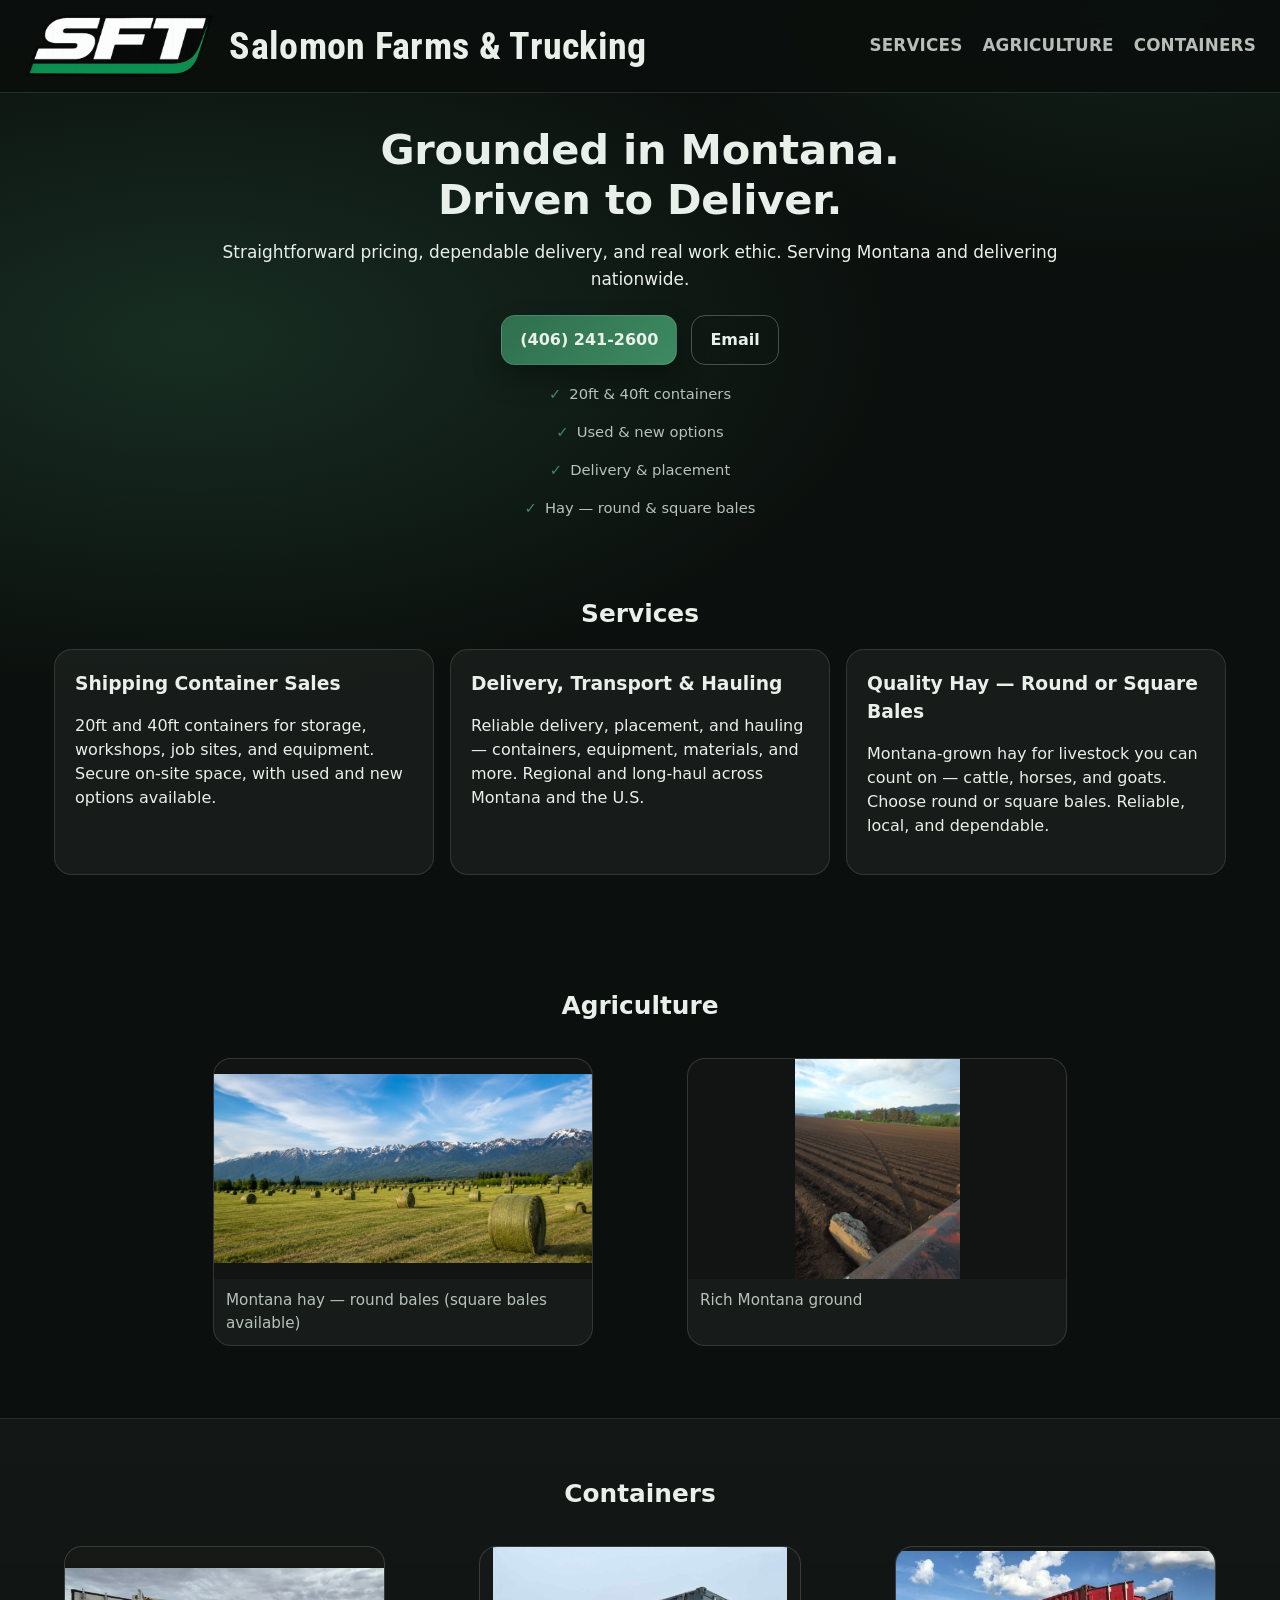
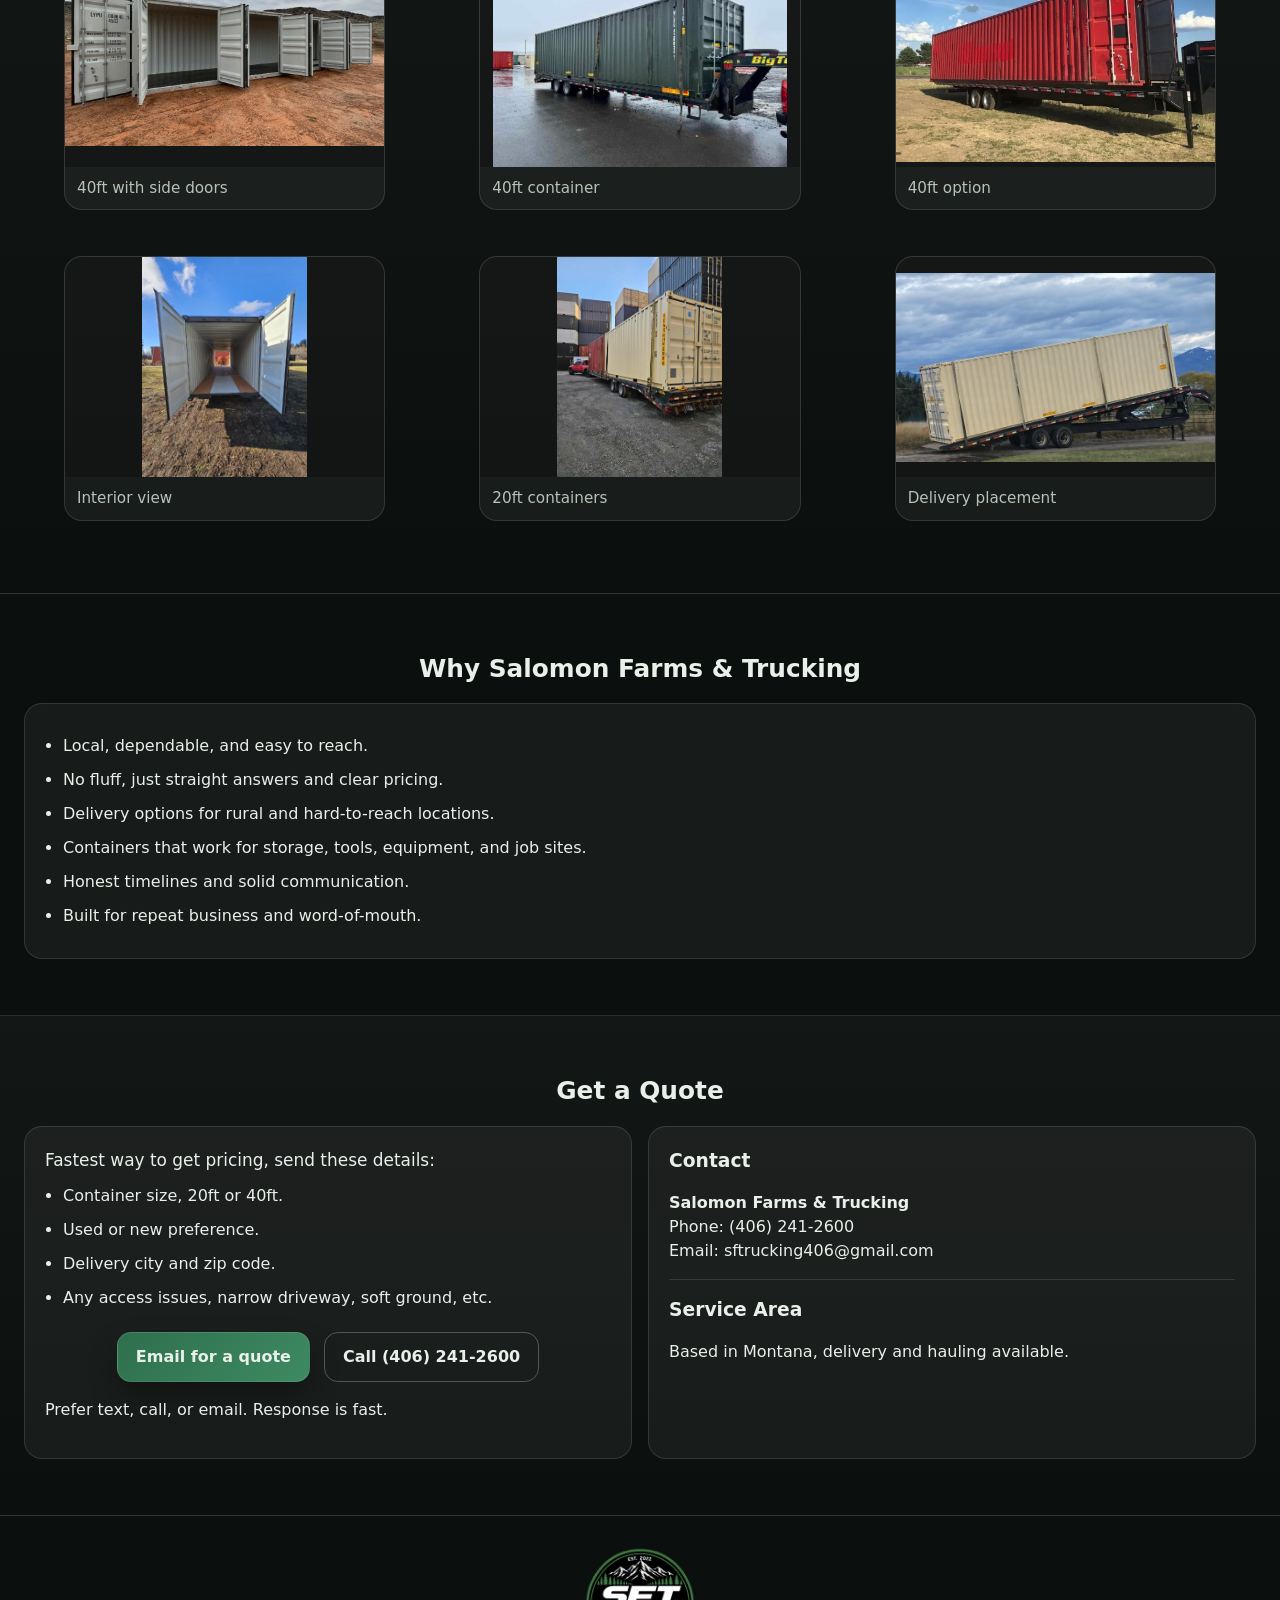
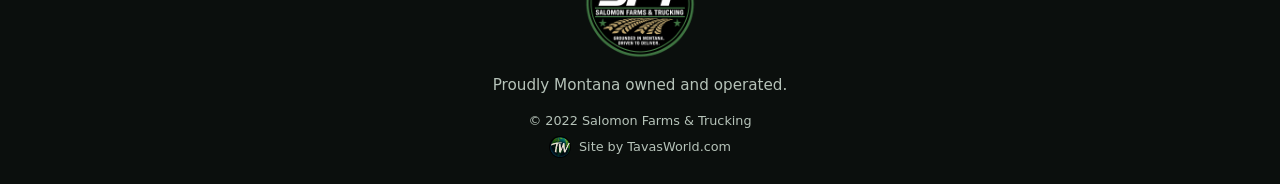
==== index.html @ d27c68f5 "Update index.html" ====
<!doctype html>
<html lang="en">
<head>
  <meta charset="utf-8" />
  <meta name="viewport" content="width=device-width, initial-scale=1" />
  <meta name="description" content="Salomon Farms & Trucking, shipping container sales and delivery, container transport, and Montana-grown hay. Montana and nationwide delivery." />
  <title>Salomon Farms & Trucking | Agriculture & Transport You Can Count On.</title>
  <link rel="stylesheet" href="assets/style.css?v=11" />
  <link href="https://fonts.googleapis.com/css2?family=Roboto+Condensed:wght@600;700&display=swap" rel="stylesheet">
  <link rel="preconnect" href="https://fonts.googleapis.com">
  <link rel="preconnect" href="https://fonts.gstatic.com" crossorigin>
</head>
<body>
<header class="site-header">
  <div class="container header-inner">
    <a class="brand" href="/" aria-label="Salomon Farms & Trucking home">
     <img src="assets/img/sftlogo.png" alt="SFT logo" class="brand-icon">
      <span class="brand-name">Salomon Farms &amp; Trucking</span>
    </a>
    <nav class="nav" aria-label="Primary">
      <a href="#services">Services</a>
      <a href="#hay">Agriculture</a>
      <a href="#containers">Containers</a>
    </nav>
  </div>
</header>

  <main>
    <!-- HERO -->
    <section class="hero" id="top">
      <div class="container hero-inner">
        <div class="hero-copy">
        <h1>Grounded in Montana.<br>Driven to Deliver.</h1>
          <p class="lead">
            Straightforward pricing, dependable delivery, and real work ethic.
            Serving Montana and delivering nationwide.
          </p>
          <div class="cta-row">
            <a class="btn" href="tel:+14062412600">(406) 241-2600</a>
            <a class="btn btn-outline" href="mailto:sftrucking406@gmail.com">Email</a>
          </div>
          <div class="hero-notes">
            <div class="pill">20ft &amp; 40ft containers</div>
            <div class="pill">Used &amp; new options</div>
            <div class="pill">Delivery &amp; placement</div>
            <div class="pill">Hay — round &amp; square bales</div>
          </div>
        </div>
    </section>
    <!-- SERVICES -->
    <section id="services" class="section">
      <div class="container">
        <h2>Services</h2>
        <div class="grid-3">
          <div class="panel">
            <h3>Shipping Container Sales</h3>
            <p>
              20ft and 40ft containers for storage, workshops, job sites, and
              equipment. Secure on-site space, with used and new options available.
            </p>
          </div>
          <div class="panel">
            <h3>Delivery, Transport &amp; Hauling</h3>
            <p>
              Reliable delivery, placement, and hauling — containers, equipment,
              materials, and more. Regional and long-haul across Montana and the U.S.
            </p>
          </div>
          <div class="panel">
            <h3>Quality Hay — Round or Square Bales</h3>
            <p>
              Montana-grown hay for livestock you can count on — cattle, horses, and
              goats. Choose round or square bales. Reliable, local, and dependable.
            </p>
          </div>
        </div>
      </div>
    </section>

    <!-- HAY GALLERY -->
    <section id="hay" class="section">
      <div class="container">
        <h2>Agriculture</h2>
        <div class="gallery">
          <figure class="gallery-item">
            <img src="assets/img/haymountains.png" alt="Montana hay field with round bales and mountains" loading="lazy">
            <figcaption>Montana hay — round bales (square bales available)</figcaption>
          </figure>
          <figure class="gallery-item">
            <img src="assets/img/hayfield.jpeg" alt="Freshly worked Montana soil where hay is grown" loading="lazy">
            <figcaption>Rich Montana ground</figcaption>
          </figure>
        </div>
      </div>
    </section>

    <!-- CONTAINERS GALLERY -->
    <section id="containers" class="section section-alt">
      <div class="container">
        <h2>Containers</h2>
        <div class="gallery">
          <figure class="gallery-item">
            <img src="assets/img/graycontainer5door.jpeg" alt="40ft shipping container with side doors" loading="lazy">
            <figcaption>40ft with side doors</figcaption>
          </figure>
          <figure class="gallery-item">
            <img src="assets/img/40ftcontainer.jpg" alt="40ft shipping container delivery" loading="lazy">
            <figcaption>40ft container</figcaption>
          </figure>
          <figure class="gallery-item">
            <img src="assets/img/40ftredcontainer.jpeg" alt="40ft shipping container option" loading="lazy">
            <figcaption>40ft option</figcaption>
          </figure>
          <figure class="gallery-item">
            <img src="assets/img/opencontainer.jpeg" alt="Interior view of shipping container" loading="lazy">
            <figcaption>Interior view</figcaption>
          </figure>
          <figure class="gallery-item">
            <img src="assets/img/ContainerLot.jpg" alt="Shipping container inventory lot" loading="lazy">
            <figcaption>20ft containers</figcaption>
          </figure>
          <figure class="gallery-item">
            <img src="assets/img/tilted.png" alt="Shipping container delivery placement" loading="lazy">
            <figcaption>Delivery placement</figcaption>
          </figure>
        </div>
      </div>
    </section>

    <!-- WHY -->
    <section class="section">
      <div class="container">
        <h2>Why Salomon Farms &amp; Trucking</h2>
        <div class="panel">
            <ul class="checklist">
            <li>Local, dependable, and easy to reach.</li>
            <li>No fluff, just straight answers and clear pricing.</li>
            <li>Delivery options for rural and hard-to-reach locations.</li>
            <li>Containers that work for storage, tools, equipment, and job sites.</li>
            <li>Honest timelines and solid communication.</li>
            <li>Built for repeat business and word-of-mouth.</li>
         </ul>
          </div>
      </div>
    </section>

    <!-- CONTACT -->
    <section id="contact" class="section section-alt">
      <div class="container">
        <h2>Get a Quote</h2>
     <div class="grid-2">
        <div class="panel">
            <p class="lead">Fastest way to get pricing, send these details:</p>
            <ul class="checklist">
              <li>Container size, 20ft or 40ft.</li>
              <li>Used or new preference.</li>
              <li>Delivery city and zip code.</li>
              <li>Any access issues, narrow driveway, soft ground, etc.</li>
            </ul>
            <div class="contact-buttons cta-row">
              <a class="btn" href="mailto:sftrucking406@gmail.com?subject=Shipping%20Container%20Quote%20Request">Email for a quote</a>
              <a class="btn btn-outline" href="tel:+14062412600">Call (406) 241-2600</a>
            </div>
            <p class="muted small">Prefer text, call, or email. Response is fast.</p>
          </div>
          <div class="panel">
            <h3>Contact</h3>
            <p class="small">
              <strong>Salomon Farms &amp; Trucking</strong>
              <br>
              Phone: <a href="tel:+14062412600">(406) 241-2600</a>
              <br>
              Email: <a href="mailto:sftrucking406@gmail.com">sftrucking406@gmail.com</a>
            </p>
            <div class="divider"></div>
            <h3>Service Area</h3>
            <p>Based in Montana, delivery and hauling available.</p>
          </div>
        </div>
      </div>
    </section>

  </main>

<section class="badge-seal">
  <img
    src="assets/img/TheOneT.png"
    alt="Salomon Farms & Trucking Montana Established 2022"
  />
  <div class="badge-text">
    Proudly Montana owned and operated.
  </div>
  <div class="badge-footer">
    <div>© 2022 Salomon Farms &amp; Trucking</div>
    <div class="muted" style="display:flex; align-items:center; justify-content:center; gap:8px; margin-top:6px;">
      <img src="assets/img/twglobe.png" alt="Tavas World" style="width:22px;height:22px;border-radius:50%;opacity:.9;">
      <a class="muted" href="https://tavasworld.com" target="_blank" rel="noopener">Site by TavasWorld.com</a>
    </div>
  </div>
</section>

<footer class="site-footer" style="display:none;"></footer>

<script>
if (window.location.hash) {
  history.replaceState(null, "", window.location.pathname + window.location.search);
}
</script>
</body>
</html>
---- assets/style.css ----
:root{
  --bg:#0b0f0d;
  --surface:#111815;
  --surface-2:#0f1512;
  --text:#e9efe9;
  --muted:#b6c3b9;
  --line:rgba(255,255,255,.12);
  --accent:#2f6f4e;
  --accent-2:#3d8a62;
  --card:rgba(255,255,255,.06);
  --shadow:0 20px 40px rgba(0,0,0,.35);
  --radius:18px;
  --max:1240px;
  --font: system-ui, -apple-system, Segoe UI, Roboto, Arial, sans-serif;
  --brand-font: "Roboto Condensed","Arial Narrow",Arial,sans-serif;
}

*{box-sizing:border-box}
html,body{margin:0;padding:0}
html, body { width:100%; overflow-x:hidden; }
img, svg { max-width:100%; height:auto; display:block; }

body{
  font-family:var(--font);
  background:
    radial-gradient(1200px 600px at 15% 10%, rgba(61,138,98,.25), transparent 60%),
    radial-gradient(900px 500px at 90% 0%, rgba(47,111,78,.18), transparent 55%),
    var(--bg);
  color:var(--text);
  line-height:1.5;
}

a{color:inherit;text-decoration:none}

.container{
  width:min(var(--max), calc(100% - 48px));
  margin:0 auto;
}

/* ================= HEADER (CLEAN, NO FIGHTING RULES) ================= */
.site-header{
  position:sticky;
  top:0; /* FIXED */
  background:rgba(11,15,13,.90);
  backdrop-filter:blur(12px);
  border-bottom:1px solid var(--line);
  z-index:20;
}

.header-inner{
  display:flex;
  align-items:center;
  justify-content:space-between;
  gap:22px;
  padding:14px 0;
}

/* BRAND */
.brand{
  display:flex;
  align-items:center;
  gap:14px;
  min-width:0;
}

.brand-icon{
  height:64px;
  width:auto;
  flex:0 0 auto;
}

.brand-name{
  font-family:var(--brand-font);
  font-weight:700;
  font-size:2.4rem;      /* brand level */
  letter-spacing:.3px;
  line-height:1.05;
  white-space:nowrap;     /* desktop stays single line */
}

/* NAV */
.nav{
  display:flex;
  align-items:center;
  gap:20px;
  flex-wrap:wrap;
  justify-content:flex-end;
}

.nav a{
  font-family:var(--font);         /* DIFFERENT from brand */
  font-size:1.05rem;
  font-weight:600;
  text-transform:uppercase;        /* reads like navigation */
  letter-spacing:.18px;
  opacity:.78;                     /* visually secondary */
}
.nav a:hover{opacity:1}

/* ================= BUTTONS ================= */
.btn{
  display:inline-flex;
  align-items:center;
  justify-content:center;
  padding:12px 18px;
  border-radius:14px;
  background:linear-gradient(135deg, var(--accent), var(--accent-2));
  font-weight:850;
  border:1px solid rgba(255,255,255,.10);
  box-shadow:0 14px 28px rgba(0,0,0,.30);
}
.btn:hover{filter:brightness(1.05)}

.btn-outline{
  background:transparent;
  border:1px solid rgba(255,255,255,.25);
  box-shadow:none;
}

.btn-small{
  padding:11px 18px;
  font-size:1.02rem;
  border-radius:14px;
}

.btn-block{width:100%}

/* ================= HERO ================= */
.hero{padding:32px 0 16px}

.hero-inner{
  display:flex;
  justify-content:center;
  align-items:center;
}

.hero-copy{
  max-width:880px;
  width:100%;
  text-align:center;
}

h1{
  font-size:clamp(1.8rem, 3.5vw, 2.6rem);
  margin:0 0 14px 0;
  letter-spacing:-.25px;
  line-height:1.2;
  word-wrap:break-word;
}

.lead{
font-size:1.06rem;
color:var(--text);
max-width:none;
margin:0 0 8px;
line-height:1.6;
}

.cta-row{
  display:flex;
  gap:14px;
  flex-wrap:wrap;
  margin:22px 0 14px;
  justify-content:center;
}

.hero-notes{
  display:flex;
  flex-direction:column;
  gap:8px;
  margin-top:14px;
  align-items:center;
}

.pill{
  padding:4px 0;
  font-size:.92rem;
  color:var(--muted);
  display:flex;
  align-items:center;
  gap:8px;
}

.pill::before{
  content:"✓";
  color:var(--accent-2);
  font-weight:700;
}
/* ================= SECTIONS ================= */
.section{padding:56px 0}
.section-alt{
  background:linear-gradient(180deg, rgba(255,255,255,.03), rgba(255,255,255,0));
  border-top:1px solid var(--line);
  border-bottom:1px solid var(--line);
}

h2{
  font-size:1.55rem;
  margin:0 0 16px;
  text-align:center;
}
h3{margin:0 0 10px}

.grid-3{
  display:flex;
  flex-wrap:wrap;
  justify-content:center;
  gap:16px;
}
.grid-3 > .panel{
  flex:1 1 300px;
  max-width:380px;
}

.grid-2{
  display:grid;
  grid-template-columns:repeat(2,1fr);
  gap:16px;
}

.panel{
  background:rgba(255,255,255,.05);
  border:1px solid rgba(255,255,255,.12);
  border-radius:var(--radius);
  padding:20px;
}

.checklist{
margin:0;
padding-left:18px;
color:var(--text);
}
.checklist li{margin:10px 0}
/* WHY GRID */
.why-grid{
display:grid;
grid-template-columns:repeat(3,1fr);
gap:20px;
margin-top:8px;
}
.why-item{
display:flex;
align-items:flex-start;
gap:12px;
background:rgba(255,255,255,.05);
border:1px solid rgba(255,255,255,.12);
border-radius:14px;
padding:18px 20px;
font-size:1rem;
color:var(--text);
line-height:1.5;
}
.why-icon{font-size:1.4rem;flex:0 0 auto;margin-top:1px;}
@media(max-width:900px){.why-grid{grid-template-columns:1fr;}}

.divider{
  height:1px;
  background:var(--line);
  margin:16px 0;
}

/* ================= GALLERY ================= */
.gallery{
  display:flex;
  flex-wrap:wrap;
  justify-content:center;
  gap:14px;
  margin-top:18px;
}
.gallery > .gallery-item{
  flex:1 1 300px;
  max-width:380px;
}

.gallery-item{
  border-radius:var(--radius);
  overflow:hidden;
  background:rgba(255,255,255,.05);
  border:1px solid rgba(255,255,255,.12);
}

/* shows MORE of each photo (less “cropped”) */
.gallery-item img{
  width:100%;
  height:220px;
  object-fit:contain;          /* KEY CHANGE from cover */
  background:rgba(0,0,0,.25);  /* fills letterbox cleanly */
}

.gallery-item figcaption{
  padding:10px 12px;
  font-size:.95rem;
  color:var(--muted);
}

/* ================= FOOTER ================= */
.site-footer{
  padding:26px 0;
  border-top:1px solid var(--line);
}

.footer-inner{
  display:flex;
  justify-content:space-between;
  flex-wrap:wrap;
  gap:14px;
  color:var(--muted);
}

@media (max-width: 720px){
  .footer-inner{
    flex-direction:column;
    align-items:center;
    text-align:center;
    gap:10px;
  }
}

/* ================= RESPONSIVE ================= */
@media (max-width: 900px){
.hero-inner{grid-template-columns:1fr}
.grid-2{grid-template-columns:1fr}
.hero-copy{text-align:center;align-items:center;margin:0 auto;}
  /* MOBILE HEADER: STACK IT, MAKE BRAND DOMINANT */
.header-inner{
flex-direction:column;
align-items:center;
gap:10px;
padding:16px 0;
}
  .brand-name{
    font-size:2.05rem;      /* BIGGER than menu */
    white-space:normal;     /* allow wrap instead of cutoff */
  }
  .brand-icon{
    height:54px;
  }
 .nav{
width:100%;
justify-content:center;
gap:18px;
padding-top:2px;
}
  .nav a{
    font-size:1.02rem;      /* smaller than brand */
    opacity:.72;
  }
}

@media (max-width: 720px){
  .container{ width:min(var(--max), calc(100% - 28px)); }

  /* give “black space” above on phones */
  .site-header{
    padding-top:max(10px, env(safe-area-inset-top));
    padding-bottom:8px;
  }
}

/* ================= BADGE SEAL (BOTTOM CENTER) ================= */
.badge-seal {
  display: flex;
  flex-direction: column;
  align-items: center;
  justify-content: center;
  padding: 28px 0 26px;
  margin: 0;
}

.badge-seal img {
  width: 120px;
  max-width: 120px;
  height: auto;
  display: block;
}

@media (min-width: 900px) {
  .badge-seal img {
    width: 120px;
    max-width: 120px;
  }
}

.badge-text {
  margin-top: 10px;
  font-size: 0.95rem;
  color: var(--muted);
  text-align: center;
}

.badge-footer {
  margin-top: 14px;
  text-align: center;
  color: var(--muted);
  font-size: 0.80rem;
}
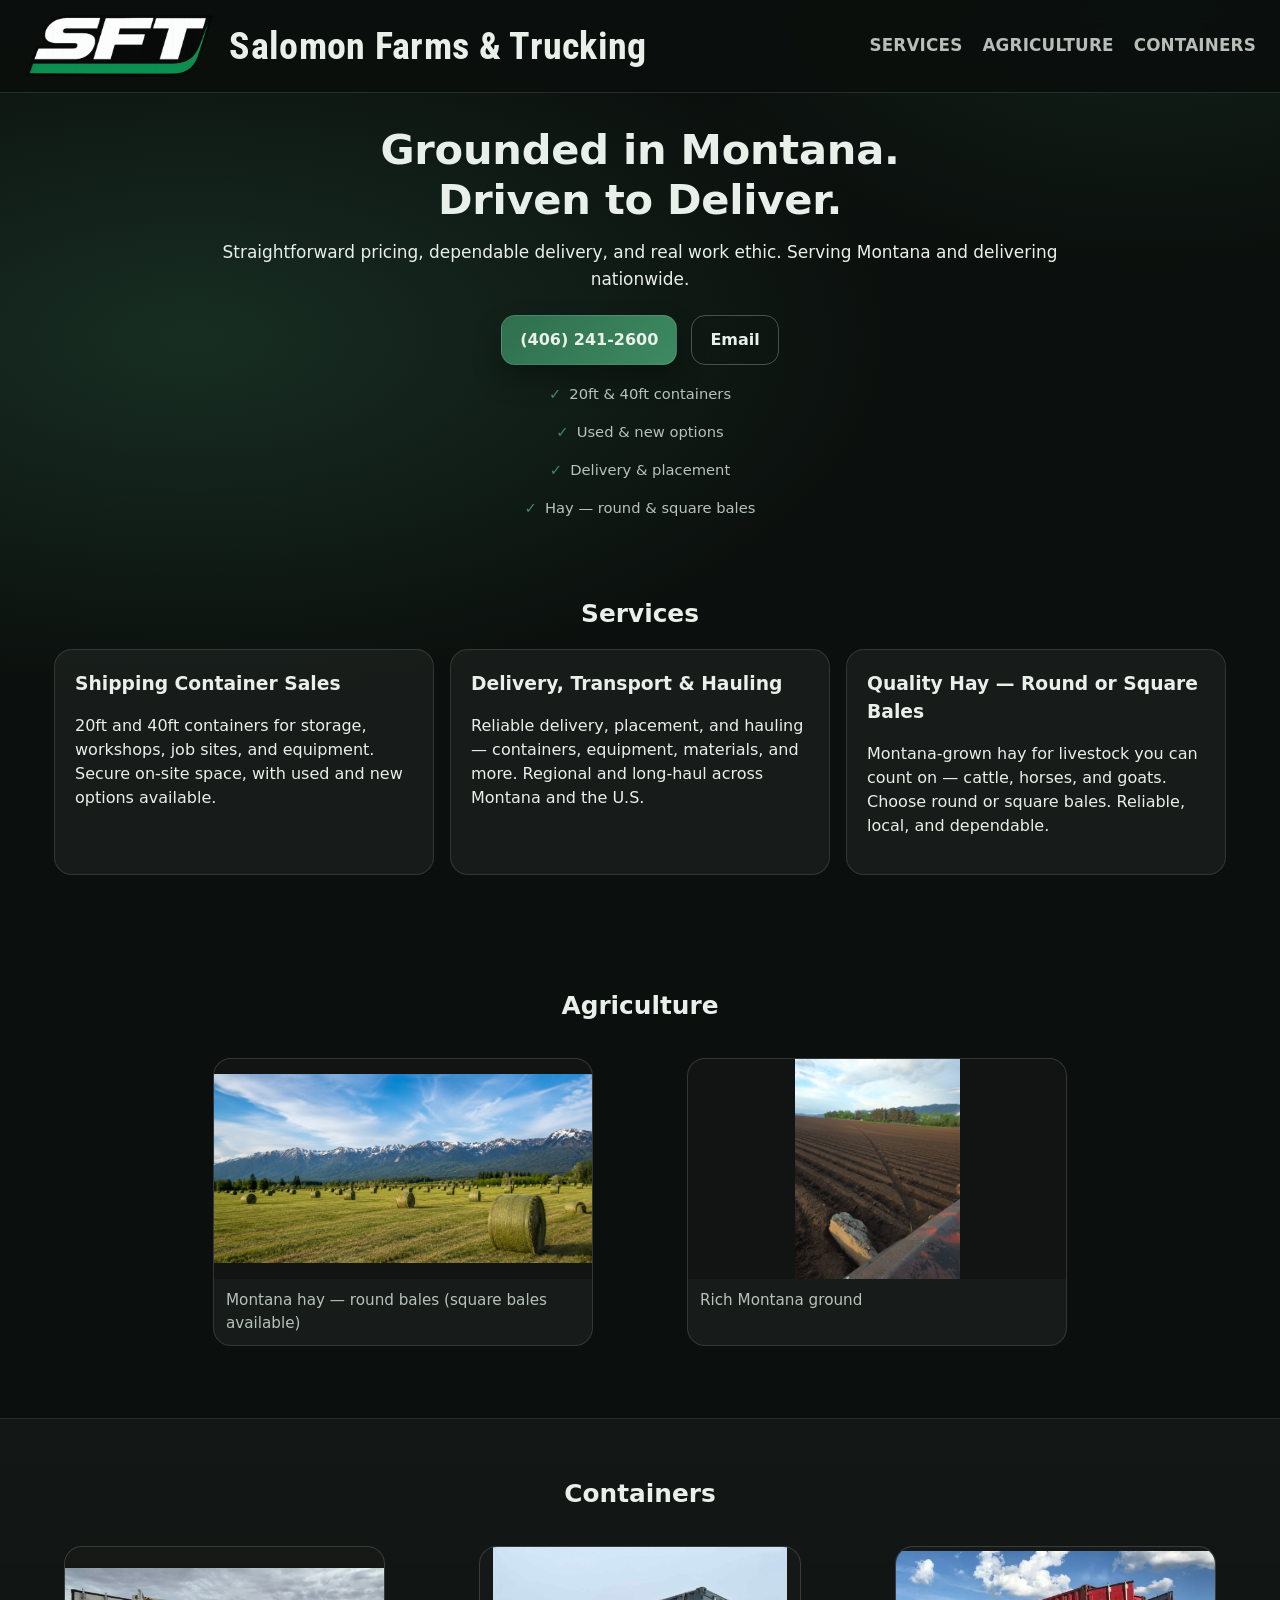
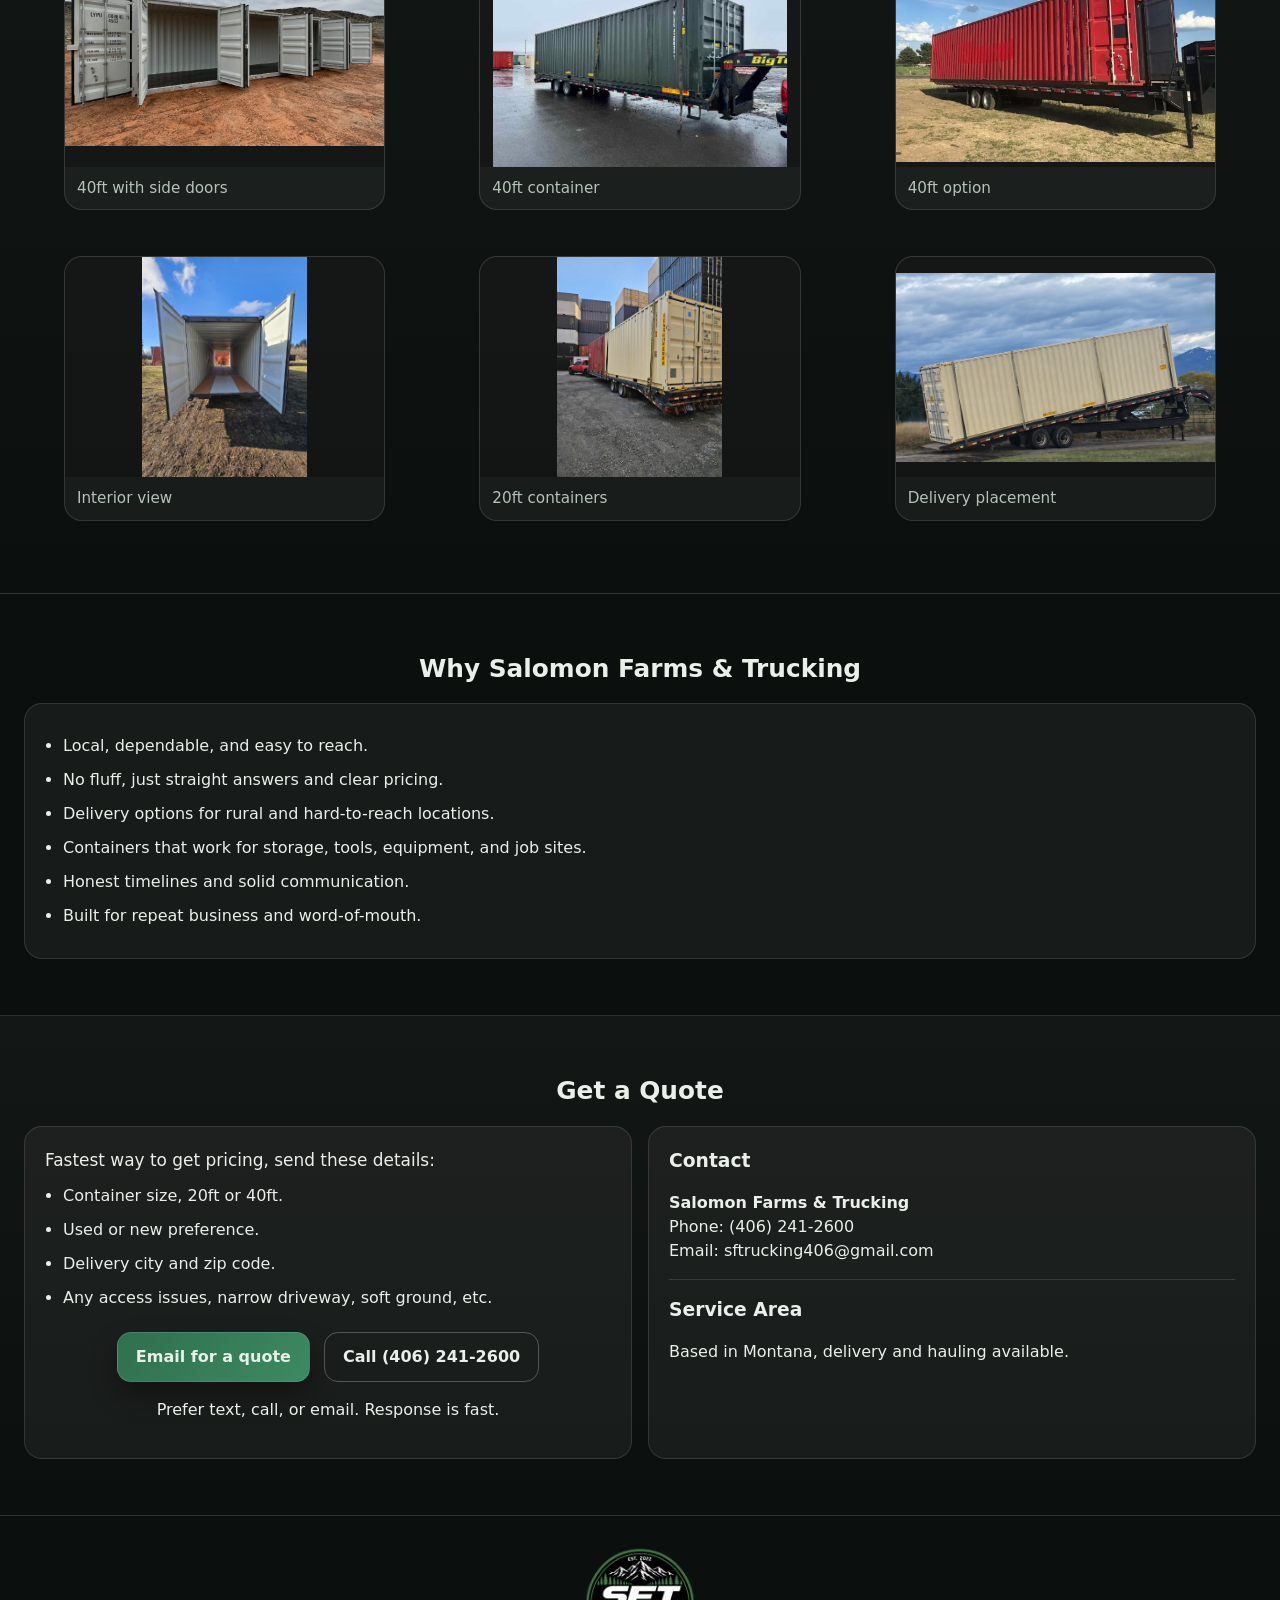
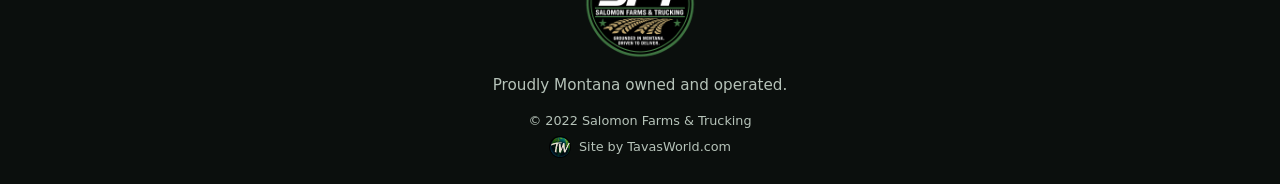
==== commit d802c382: "Update index.html" ====
--- a/index.html
+++ b/index.html
@@ -131,7 +131,7 @@
     <section class="section">
       <div class="container">
         <h2>Why Salomon Farms &amp; Trucking</h2>
-        <div class="panel">
+        <div class="panel why-panel">
             <ul class="checklist">
             <li>Local, dependable, and easy to reach.</li>
             <li>No fluff, just straight answers and clear pricing.</li>
--- a/assets/style.css
+++ b/assets/style.css
@@ -217,6 +217,13 @@
   grid-template-columns:repeat(2,1fr);
   gap:16px;
 }
+.section:not(.section-alt) .grid-2{
+  display:block;
+}
+.section:not(.section-alt) .grid-2 .panel{
+  max-width:680px;
+  margin:0 auto;
+}
 
 .panel{
   background:rgba(255,255,255,.05);
@@ -231,6 +238,7 @@
 color:var(--text);
 }
 .checklist li{margin:10px 0}
+.muted.small{text-align:center;}
 /* WHY GRID */
 .why-grid{
 display:grid;
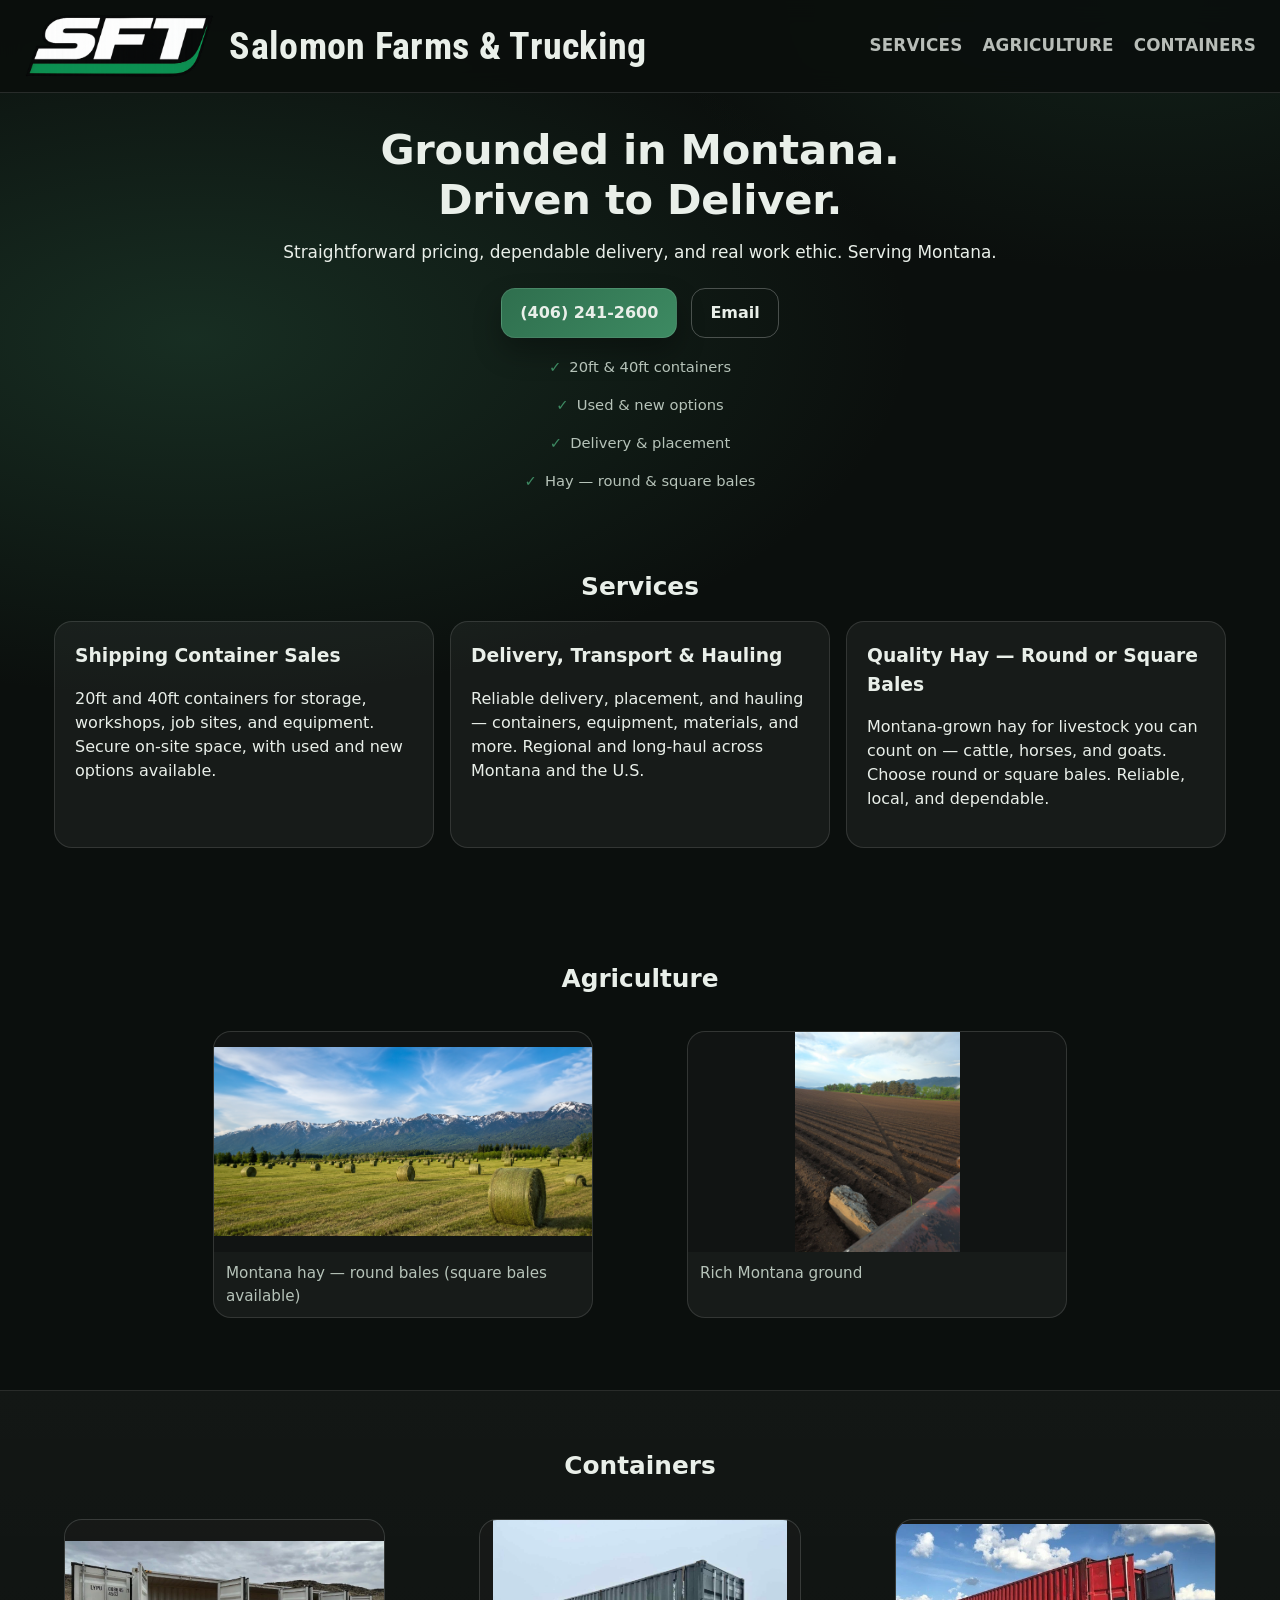
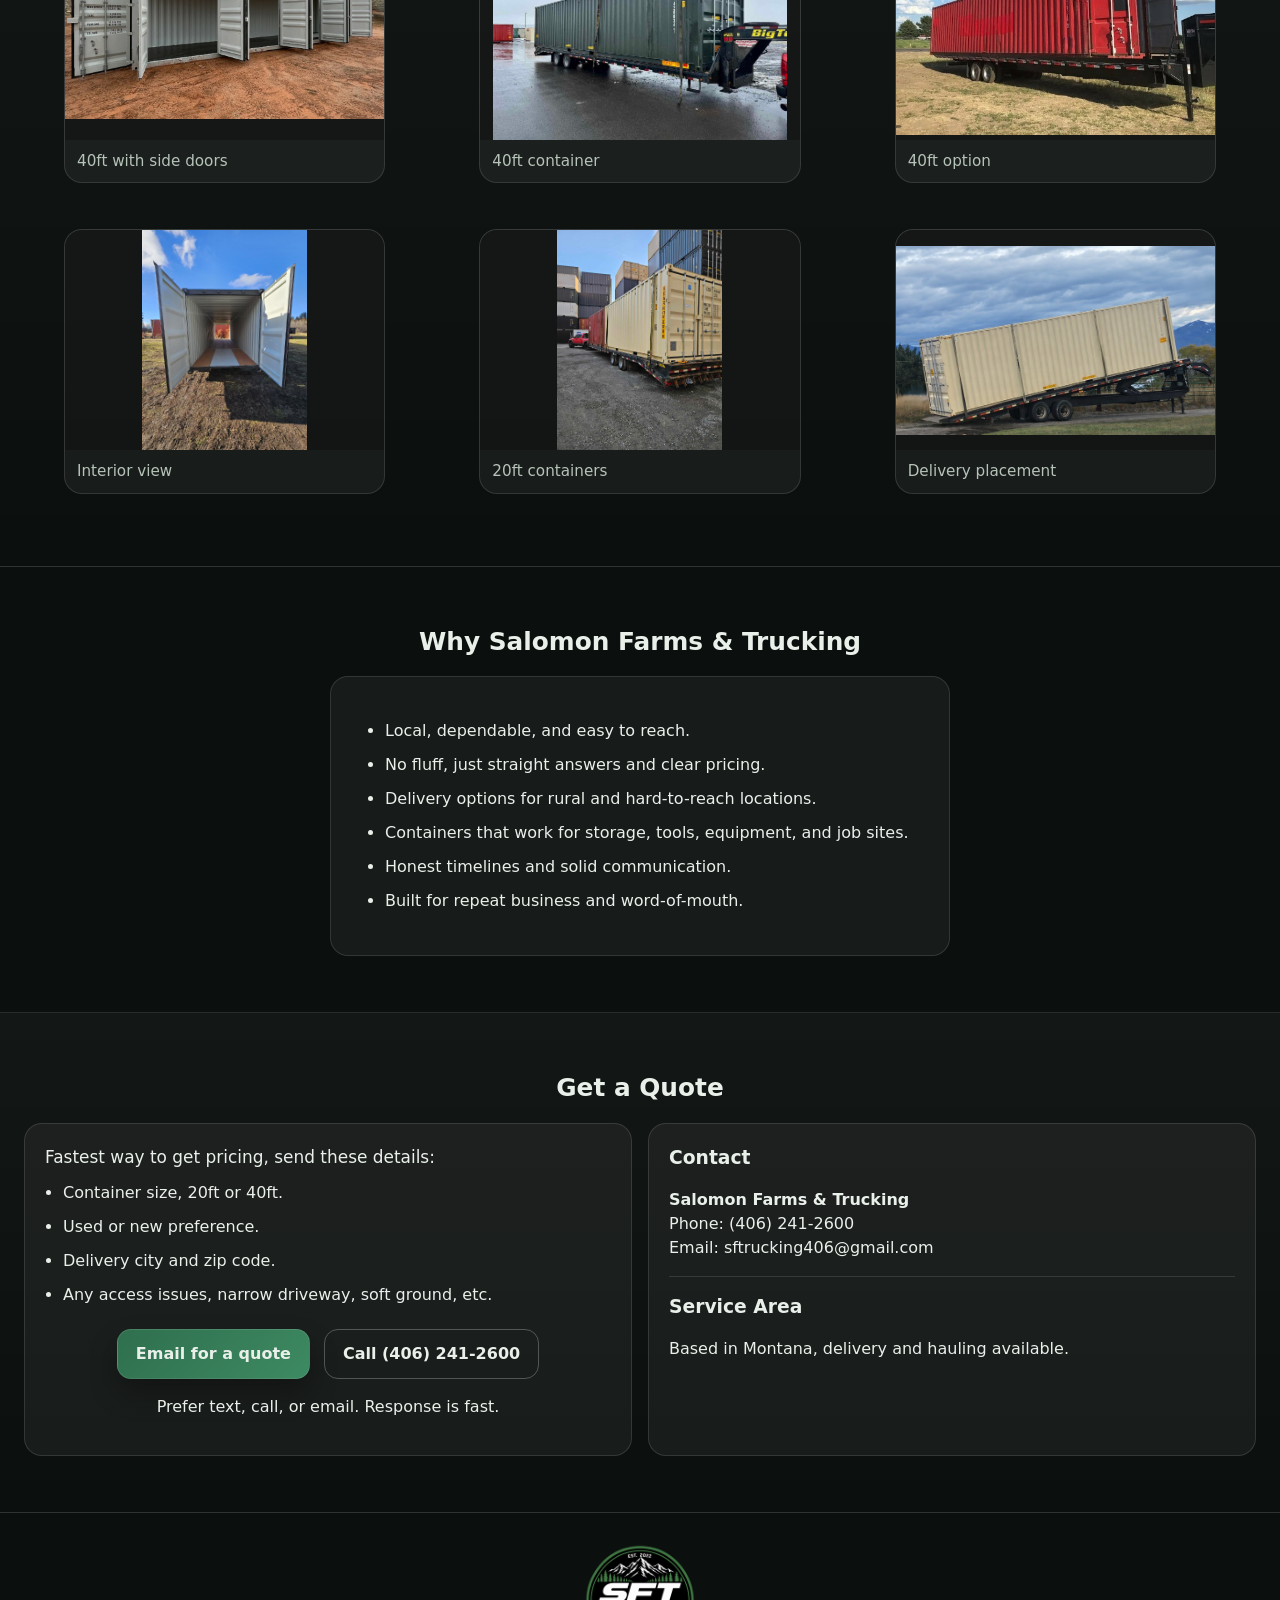
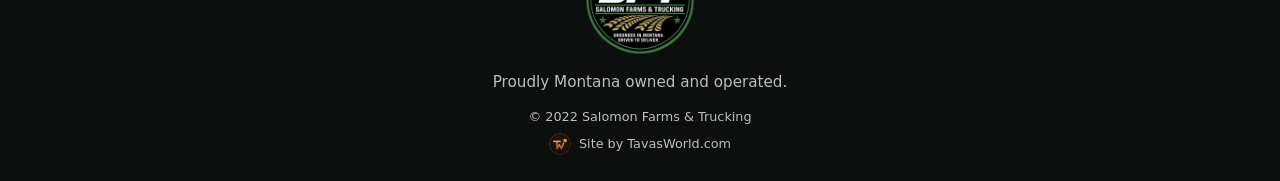
==== commit 2c6c3946: "Service area: Montana only (Sara, Nov 1) Co-Authored-By: Claude Opus 5.5 <noreply@anthropic.com> Cla" ====
--- a/index.html
+++ b/index.html
@@ -3,7 +3,7 @@
 <head>
   <meta charset="utf-8" />
   <meta name="viewport" content="width=device-width, initial-scale=1" />
-  <meta name="description" content="Salomon Farms & Trucking, shipping container sales and delivery, container transport, and Montana-grown hay. Montana and nationwide delivery." />
+  <meta name="description" content="Salomon Farms & Trucking, shipping container sales and delivery, container transport, and Montana-grown hay. Serving Montana." />
   <title>Salomon Farms & Trucking | Agriculture & Transport You Can Count On.</title>
   <link rel="stylesheet" href="assets/style.css?v=11" />
   <link href="https://fonts.googleapis.com/css2?family=Roboto+Condensed:wght@600;700&display=swap" rel="stylesheet">
@@ -33,7 +33,7 @@
         <h1>Grounded in Montana.<br>Driven to Deliver.</h1>
           <p class="lead">
             Straightforward pricing, dependable delivery, and real work ethic.
-            Serving Montana and delivering nationwide.
+            Serving Montana.
           </p>
           <div class="cta-row">
             <a class="btn" href="tel:+14062412600">(406) 241-2600</a>
--- a/assets/style.css
+++ b/assets/style.css
@@ -221,7 +221,7 @@
   display:block;
 }
 .section:not(.section-alt) .grid-2 .panel{
-  max-width:680px;
+  max-width:620px;
   margin:0 auto;
 }
 
@@ -402,3 +402,21 @@
   color: var(--muted);
   font-size: 0.80rem;
 }
+/* WHY SECTION FIX */
+.why-panel {
+  max-width: 620px;
+  margin: 0 auto;
+  padding: 32px 36px;
+}
+
+.why-panel .checklist {
+  max-width: 620px;
+  margin: 0 auto;
+}
+
+@media (max-width: 720px) {
+  .why-panel {
+    max-width: 100%;
+    padding: 24px 20px;
+  }
+}
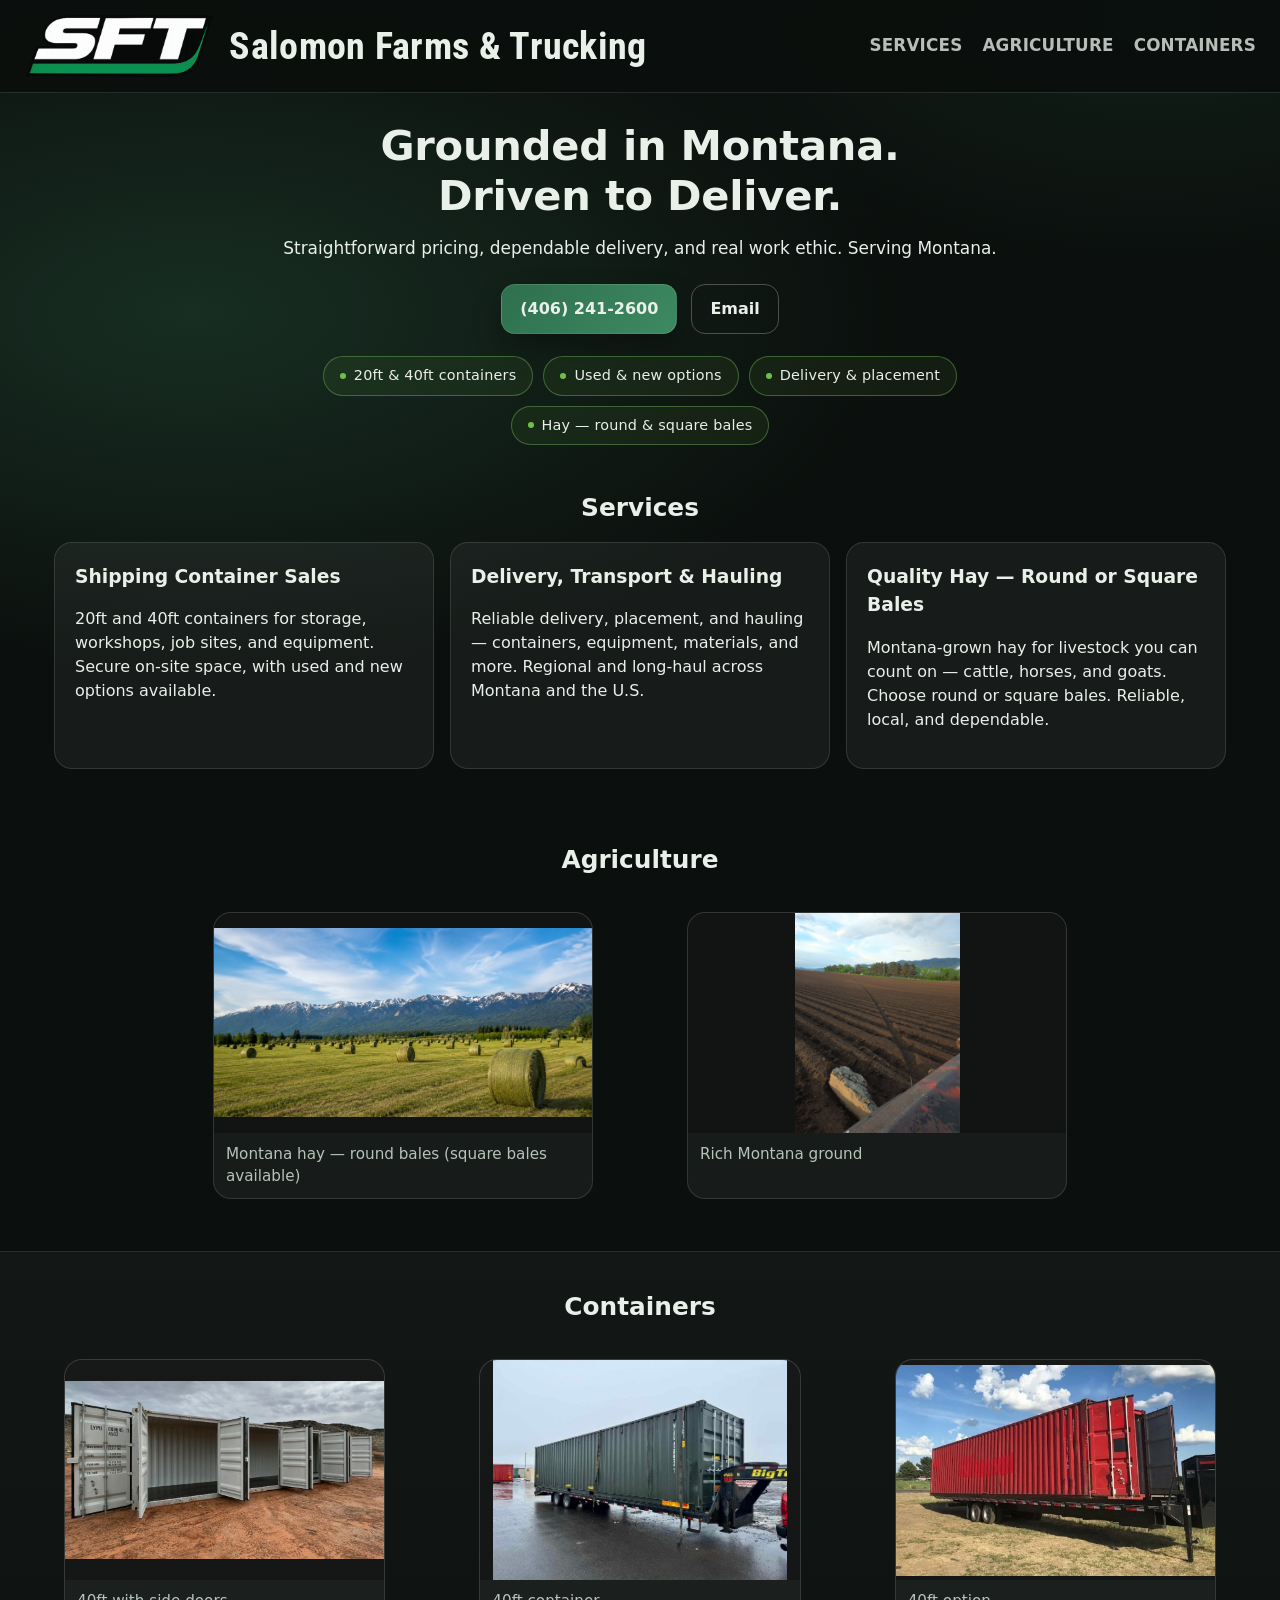
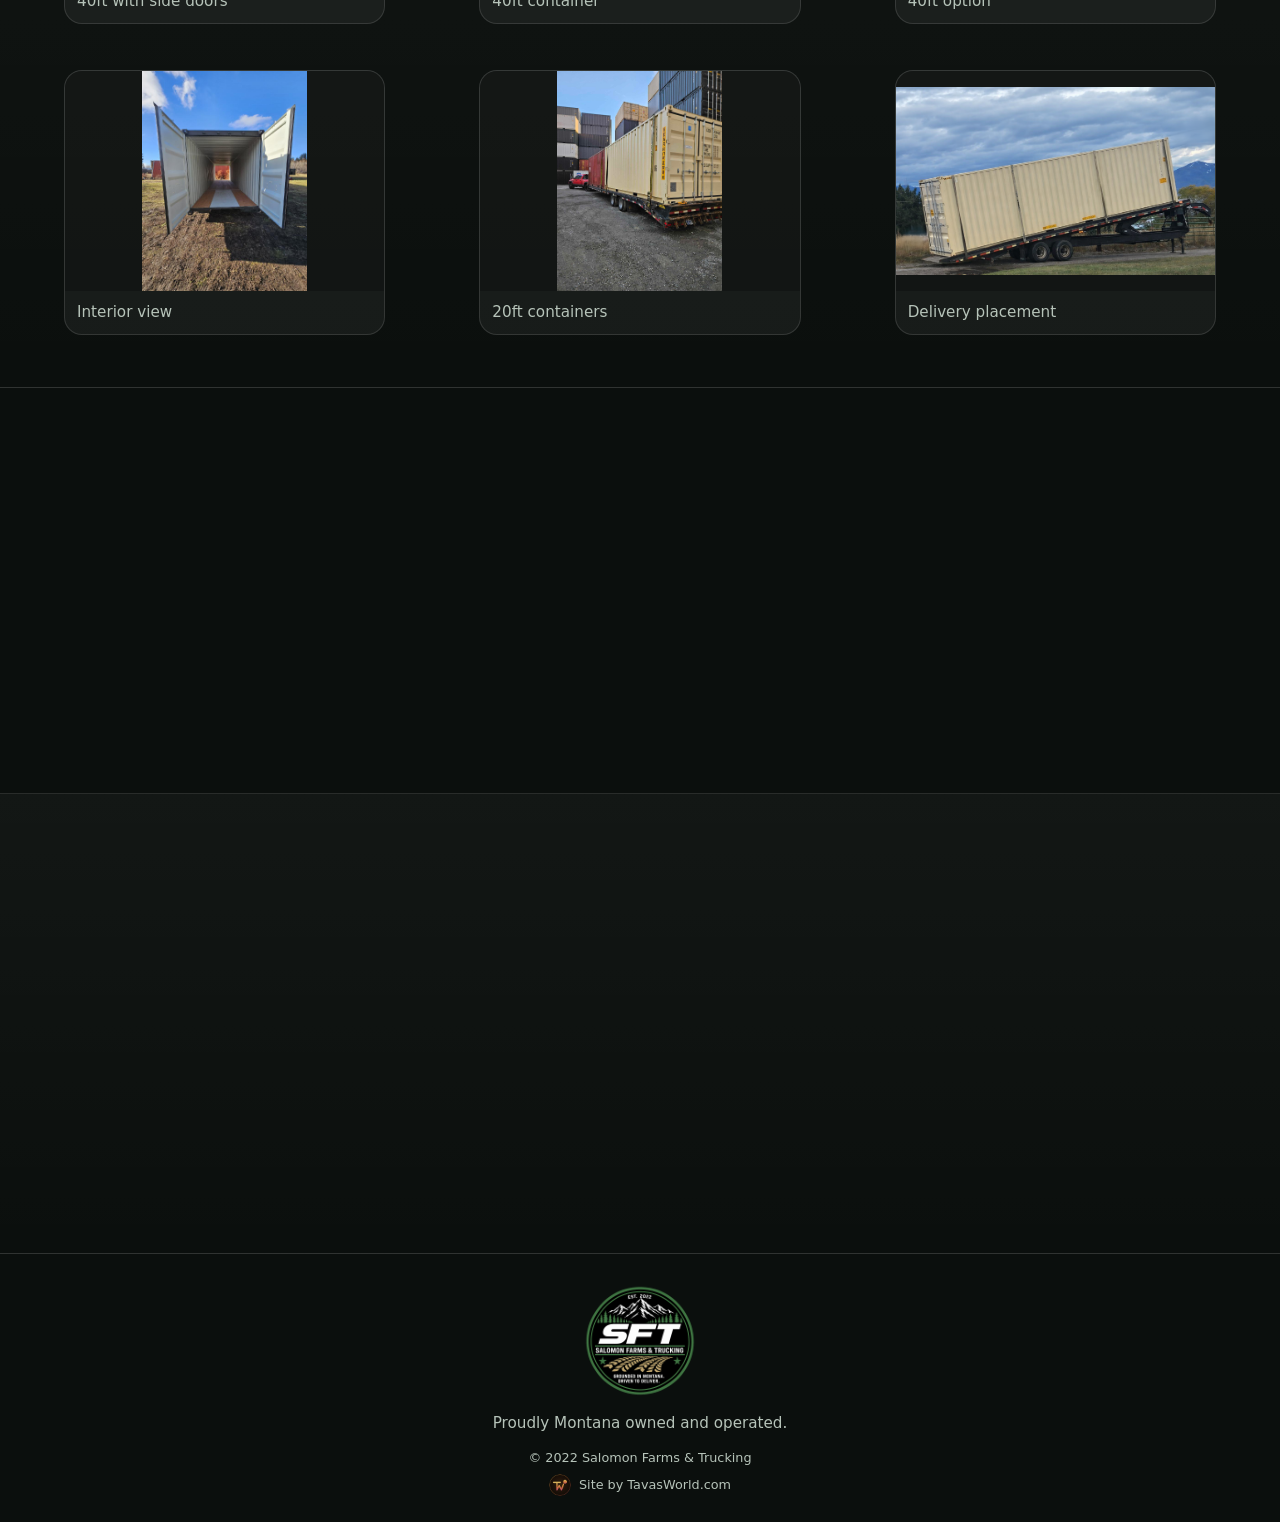
==== commit 6eac33c8: "Hero badge, tab icon, motion" ====
--- a/index.html
+++ b/index.html
@@ -5,10 +5,12 @@
   <meta name="viewport" content="width=device-width, initial-scale=1" />
   <meta name="description" content="Salomon Farms & Trucking, shipping container sales and delivery, container transport, and Montana-grown hay. Serving Montana." />
   <title>Salomon Farms & Trucking | Agriculture & Transport You Can Count On.</title>
-  <link rel="stylesheet" href="assets/style.css?v=11" />
+  <link rel="stylesheet" href="assets/style.css?v=12" />
   <link href="https://fonts.googleapis.com/css2?family=Roboto+Condensed:wght@600;700&display=swap" rel="stylesheet">
   <link rel="preconnect" href="https://fonts.googleapis.com">
   <link rel="preconnect" href="https://fonts.gstatic.com" crossorigin>
+  <link rel="icon" type="image/png" sizes="192x192" href="assets/img/sft-icon-192.png" />
+  <link rel="apple-touch-icon" href="assets/img/sft-icon-512.png" />
 </head>
 <body>
 <header class="site-header">
@@ -206,5 +208,16 @@
   history.replaceState(null, "", window.location.pathname + window.location.search);
 }
 </script>
+<script>
+  /* gentle fade-up as sections scroll into view */
+  (function () {
+    var els = document.querySelectorAll(".section h2, .panel, .gallery-item, .why-item");
+    if (!("IntersectionObserver" in window)) return;
+    var io = new IntersectionObserver(function (entries) {
+      entries.forEach(function (e) { if (e.isIntersecting) { e.target.classList.add("in"); io.unobserve(e.target); } });
+    }, { threshold: 0.12 });
+    els.forEach(function (el) { el.classList.add("reveal"); io.observe(el); });
+  })();
+</script>
 </body>
 </html>
--- a/assets/style.css
+++ b/assets/style.css
@@ -420,3 +420,54 @@
     padding: 24px 20px;
   }
 }
+
+/* ===== 2026 REFRESH: badge, tags, tighter spacing, gentle motion ===== */
+.hero{padding:28px 0 8px}
+.hero-badge{
+  width:150px;
+  height:150px;
+  margin:0 auto 18px;
+  border-radius:50%;
+  box-shadow:0 18px 40px rgba(0,0,0,.45);
+  animation:badgeIn .9s cubic-bezier(.2,.8,.2,1) both;
+}
+@keyframes badgeIn{
+  from{opacity:0;transform:scale(.85) translateY(10px)}
+  to{opacity:1;transform:none}
+}
+.hero-notes{
+  flex-direction:row;
+  flex-wrap:wrap;
+  justify-content:center;
+  gap:10px;
+  margin:22px auto 0;
+}
+.pill{
+  padding:8px 16px;
+  border:1px solid rgba(110,180,90,.45);
+  border-radius:999px;
+  background:rgba(78,122,46,.14);
+  color:var(--text);
+  font-size:.9rem;
+  letter-spacing:.2px;
+}
+.pill::before{
+  content:"";
+  width:6px;
+  height:6px;
+  border-radius:50%;
+  background:#6fbf4a;
+  display:inline-block;
+}
+.section{padding:36px 0}
+.reveal{opacity:0;transform:translateY(18px);transition:opacity .7s ease,transform .7s ease}
+.reveal.in{opacity:1;transform:none}
+@media (max-width:720px){
+  .hero-badge{width:120px;height:120px}
+  .section{padding:28px 0}
+  .pill{padding:7px 12px;font-size:.82rem}
+}
+@media (prefers-reduced-motion:reduce){
+  .hero-badge{animation:none}
+  .reveal{opacity:1;transform:none;transition:none}
+}
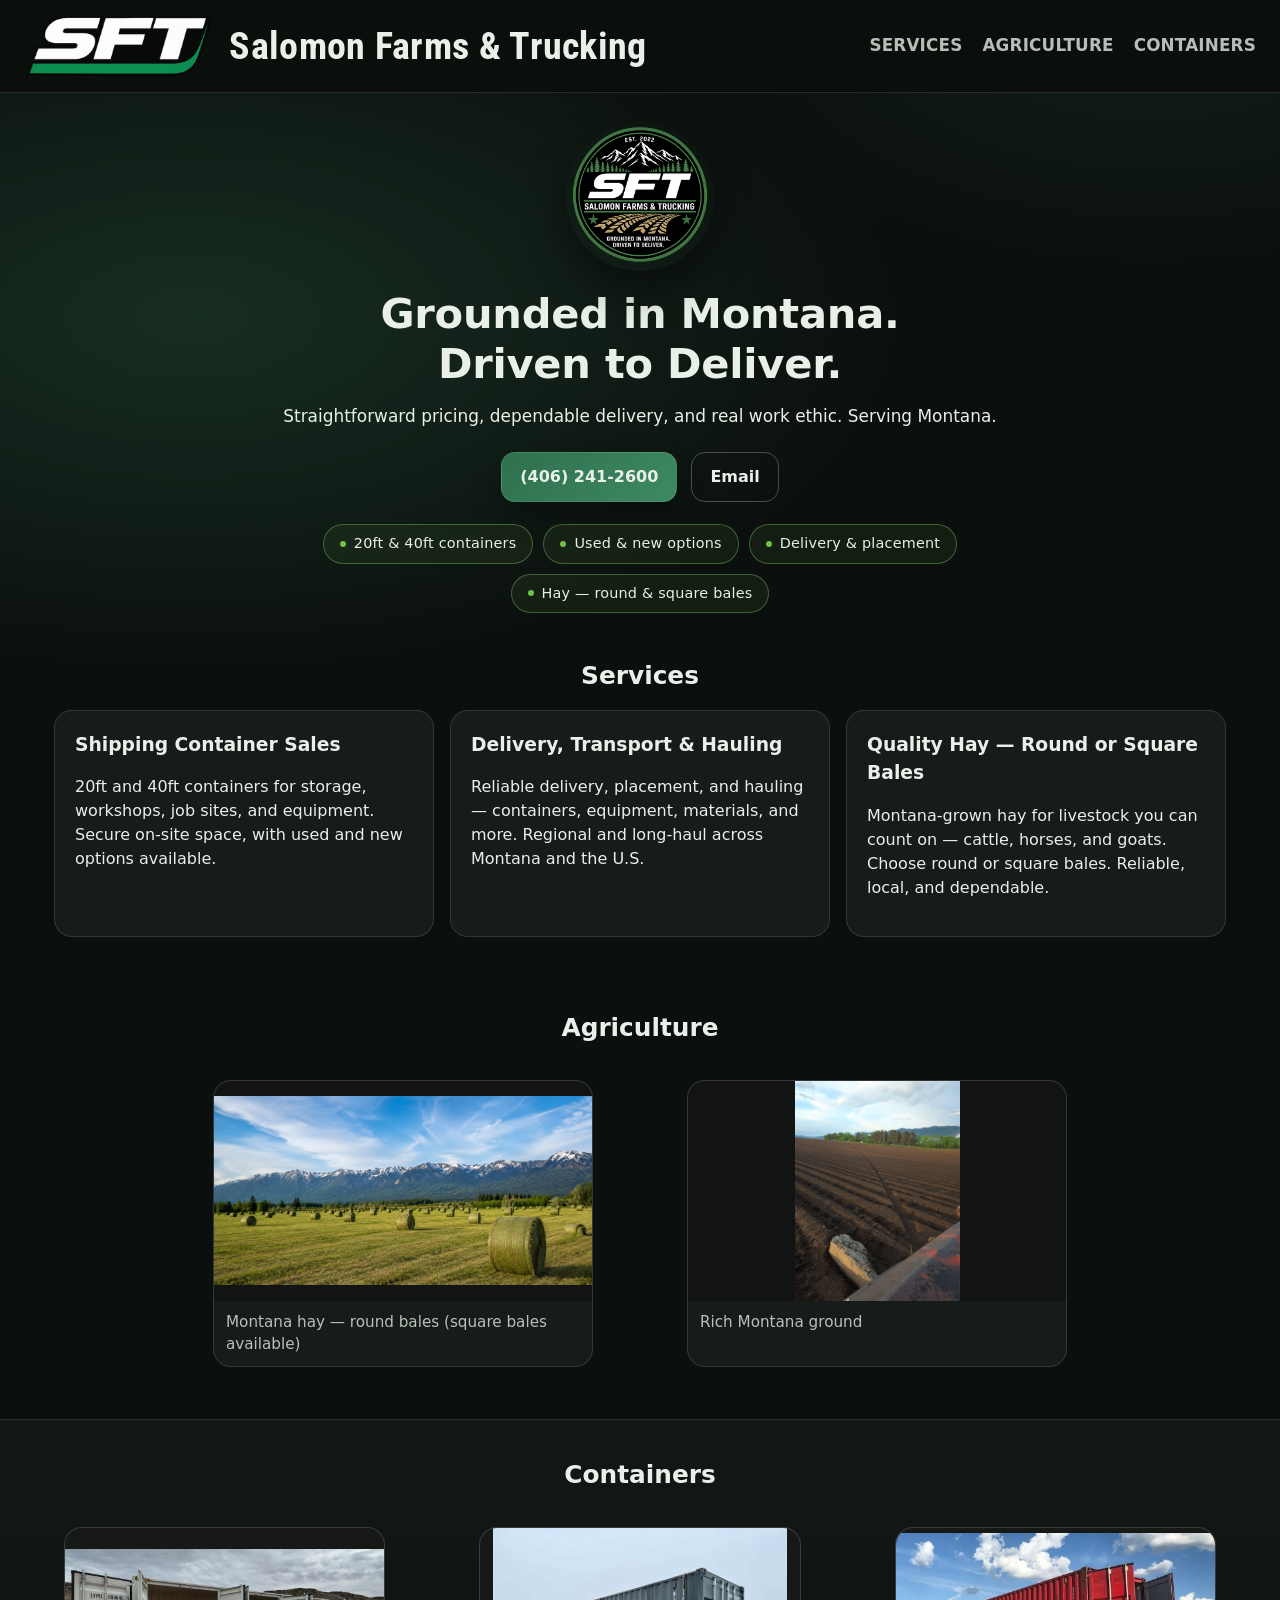
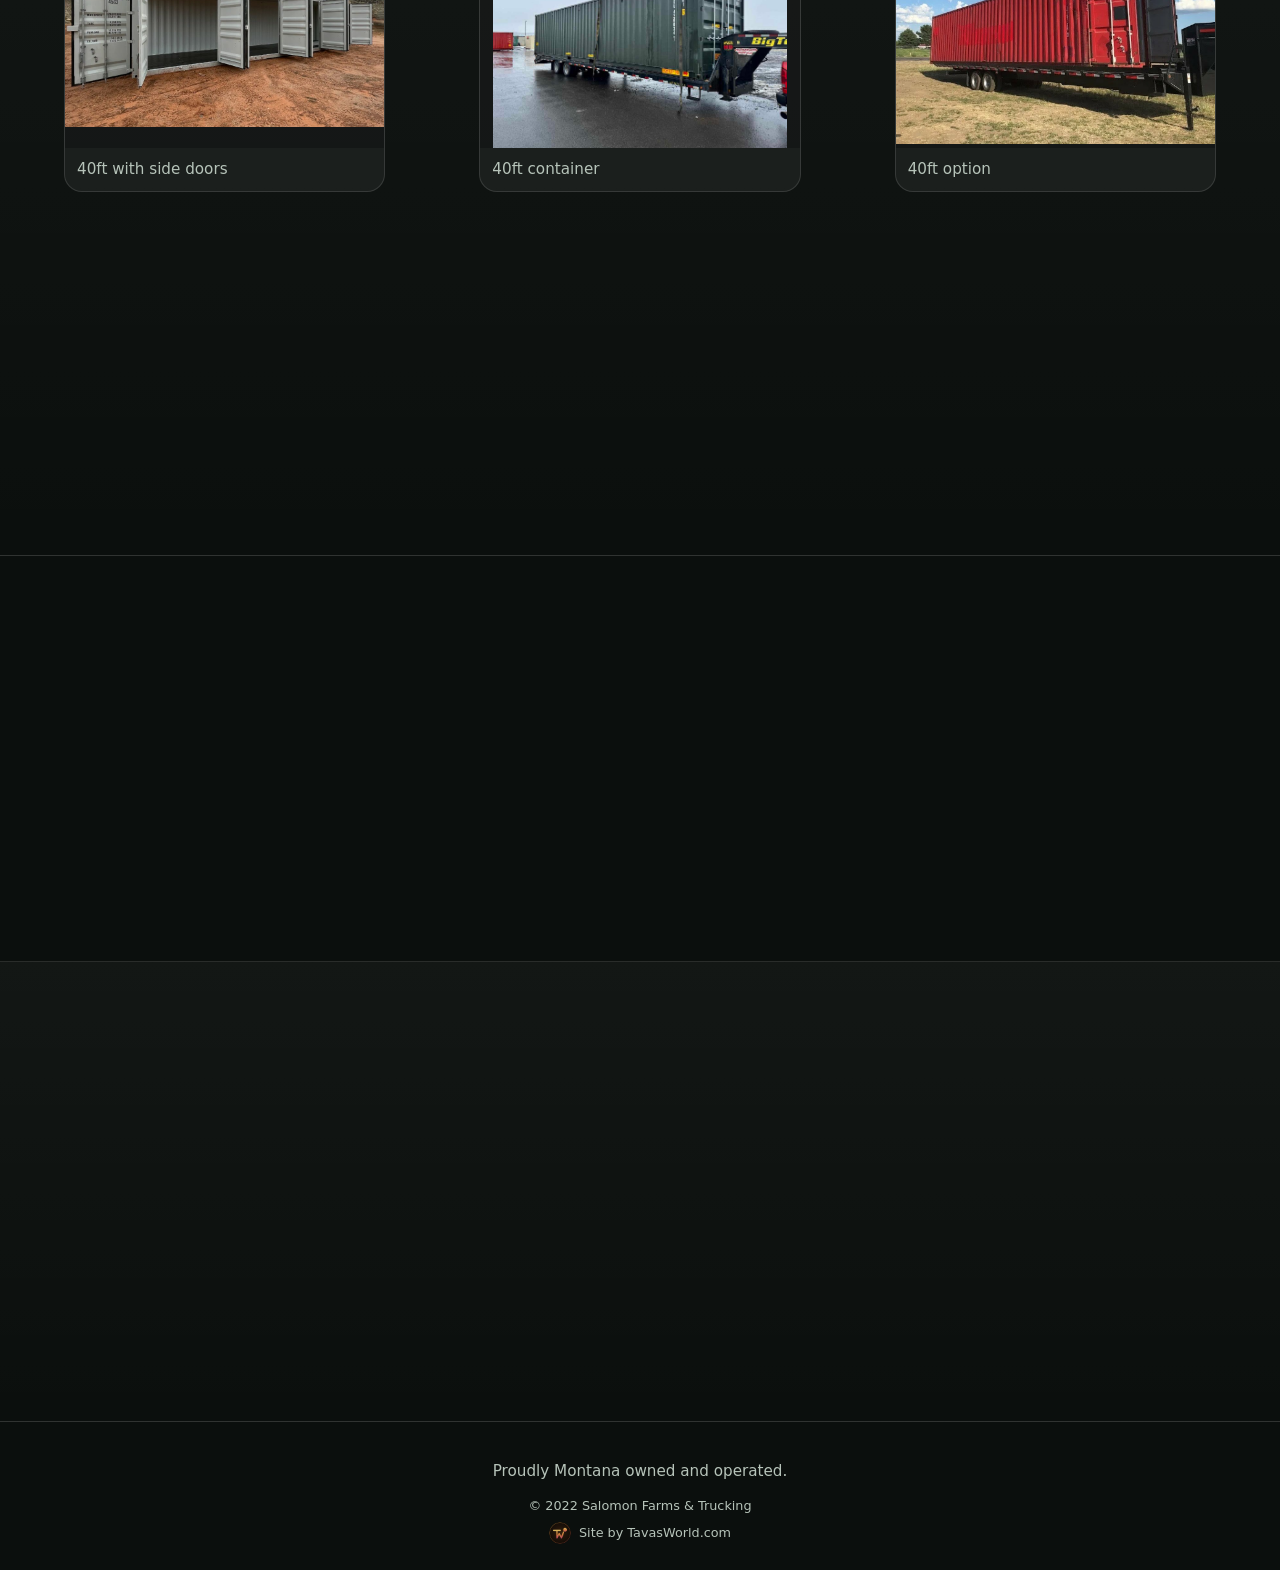
==== commit e5e443b9: "Add files via upload" ====
--- a/index.html
+++ b/index.html
@@ -32,6 +32,7 @@
     <section class="hero" id="top">
       <div class="container hero-inner">
         <div class="hero-copy">
+          <img src="assets/img/TheOneT.png" alt="Salomon Farms &amp; Trucking badge, Est. 2022" class="hero-badge" width="150" height="150" />
         <h1>Grounded in Montana.<br>Driven to Deliver.</h1>
           <p class="lead">
             Straightforward pricing, dependable delivery, and real work ethic.
@@ -185,10 +186,6 @@
   </main>
 
 <section class="badge-seal">
-  <img
-    src="assets/img/TheOneT.png"
-    alt="Salomon Farms & Trucking Montana Established 2022"
-  />
   <div class="badge-text">
     Proudly Montana owned and operated.
   </div>
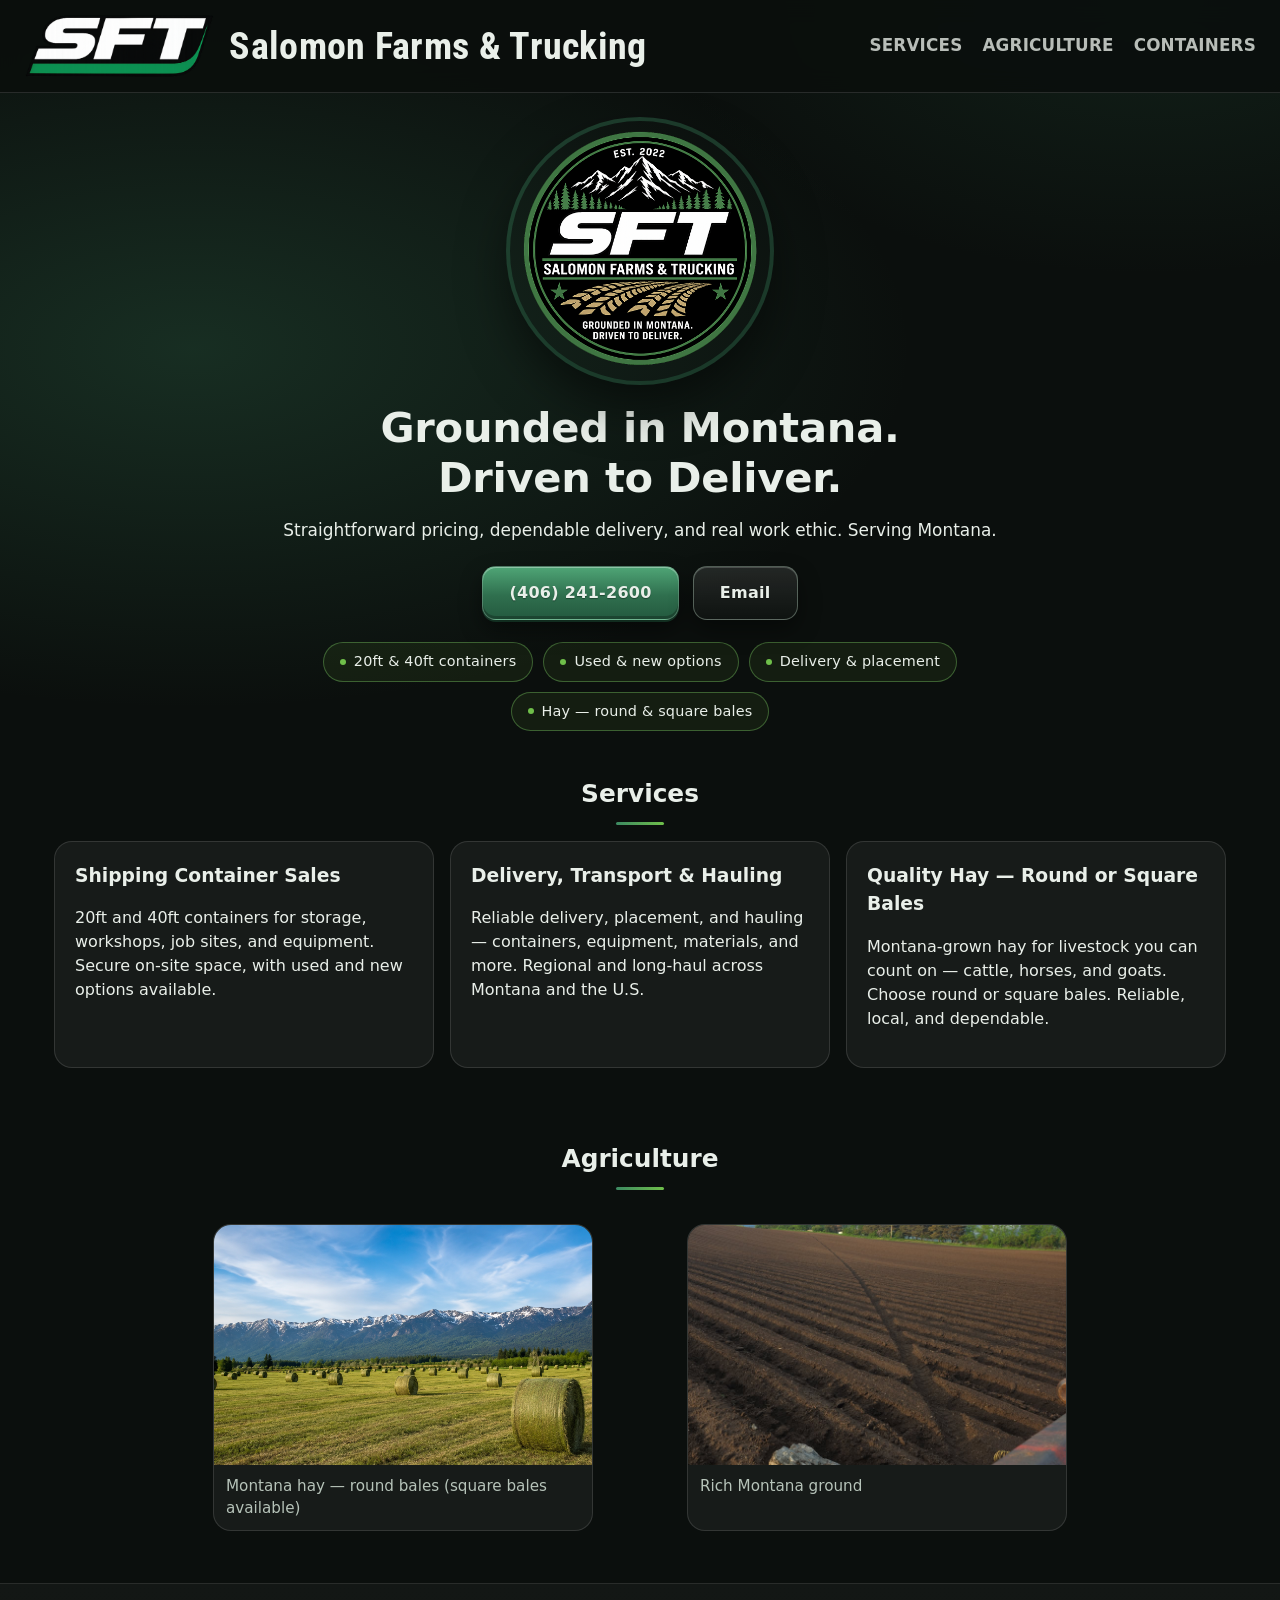
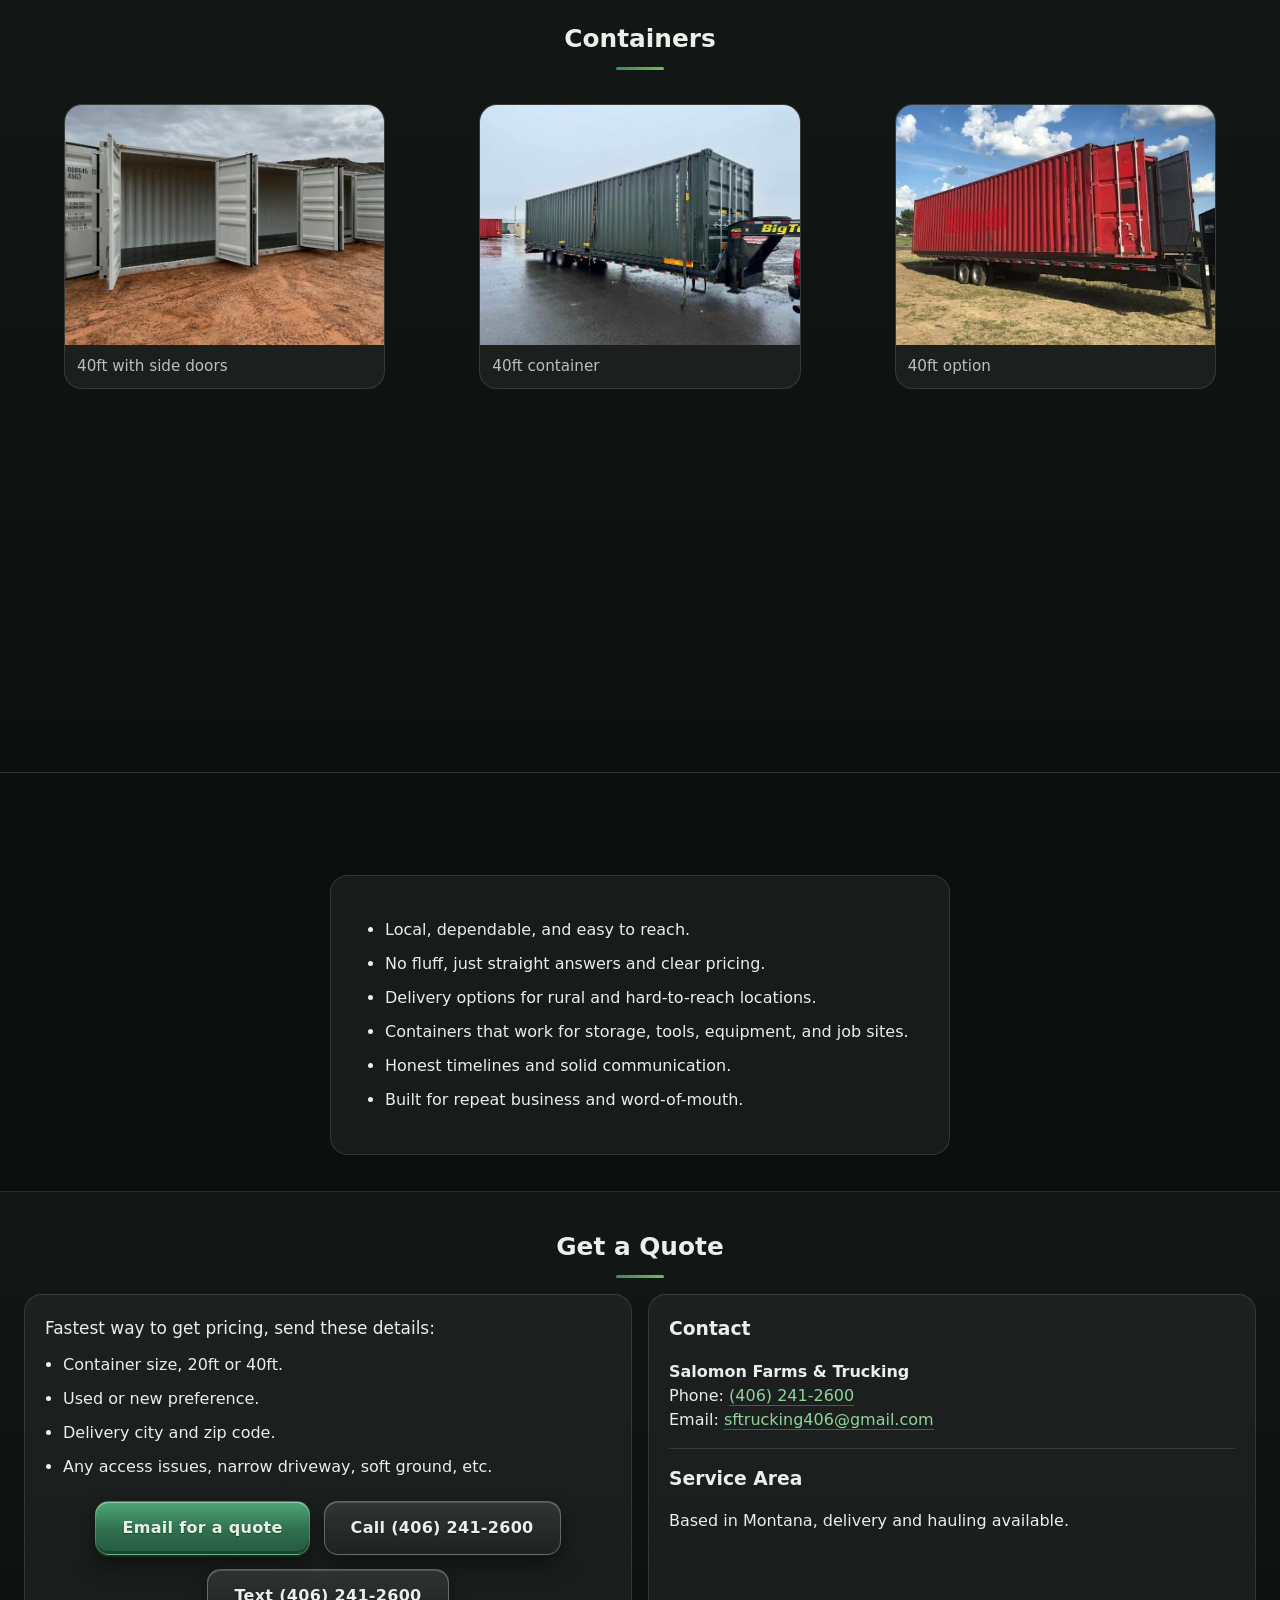
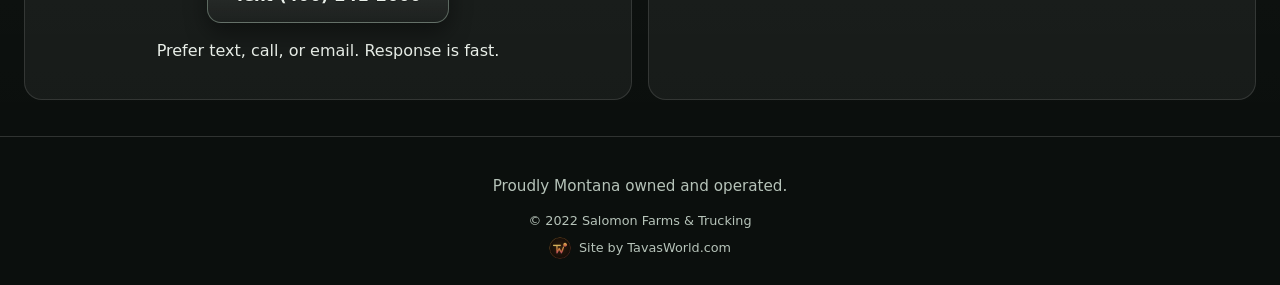
==== commit 046f908d: "Add files via upload" ====
--- a/index.html
+++ b/index.html
@@ -5,7 +5,7 @@
   <meta name="viewport" content="width=device-width, initial-scale=1" />
   <meta name="description" content="Salomon Farms & Trucking, shipping container sales and delivery, container transport, and Montana-grown hay. Serving Montana." />
   <title>Salomon Farms & Trucking | Agriculture & Transport You Can Count On.</title>
-  <link rel="stylesheet" href="assets/style.css?v=12" />
+  <link rel="stylesheet" href="assets/style.css?v=13" />
   <link href="https://fonts.googleapis.com/css2?family=Roboto+Condensed:wght@600;700&display=swap" rel="stylesheet">
   <link rel="preconnect" href="https://fonts.googleapis.com">
   <link rel="preconnect" href="https://fonts.gstatic.com" crossorigin>
@@ -163,6 +163,7 @@
             <div class="contact-buttons cta-row">
               <a class="btn" href="mailto:sftrucking406@gmail.com?subject=Shipping%20Container%20Quote%20Request">Email for a quote</a>
               <a class="btn btn-outline" href="tel:+14062412600">Call (406) 241-2600</a>
+            <a class="btn btn-outline" href="sms:+14062412600">Text (406) 241-2600</a>
             </div>
             <p class="muted small">Prefer text, call, or email. Response is fast.</p>
           </div>
@@ -216,5 +217,10 @@
     els.forEach(function (el) { el.classList.add("reveal"); io.observe(el); });
   })();
 </script>
+<!-- phone-only Call / Text bar -->
+<div class="mobile-cta">
+  <a class="btn" href="tel:+14062412600">Call</a>
+  <a class="btn btn-outline" href="sms:+14062412600">Text</a>
+</div>
 </body>
 </html>
--- a/assets/style.css
+++ b/assets/style.css
@@ -471,3 +471,89 @@
   .hero-badge{animation:none}
   .reveal{opacity:1;transform:none;transition:none}
 }
+
+/* ===== 2026 REFRESH 2: bigger badge, 3D buttons, card hovers, title accents, phone call bar ===== */
+.hero-badge{width:260px;height:260px;margin-bottom:22px;box-shadow:0 0 0 4px rgba(61,138,98,.35),0 22px 50px rgba(0,0,0,.55)}
+
+/* 3D buttons */
+.btn{
+  position:relative;
+  padding:14px 26px;
+  border-radius:14px;
+  font-weight:800;
+  letter-spacing:.3px;
+  background:linear-gradient(180deg,#4fa576 0%,#2f6f4e 55%,#245a3f 100%);
+  border:1px solid rgba(255,255,255,.18);
+  box-shadow:inset 0 1px 0 rgba(255,255,255,.35),inset 0 -3px 0 rgba(0,0,0,.25),0 10px 22px rgba(0,0,0,.45),0 2px 0 #1b4430;
+  text-shadow:0 1px 1px rgba(0,0,0,.35);
+  transition:transform .18s ease,box-shadow .18s ease,filter .18s ease,border-color .18s ease;
+}
+.btn:hover{
+  transform:translateY(-3px);
+  filter:brightness(1.08);
+  box-shadow:inset 0 1px 0 rgba(255,255,255,.45),inset 0 -3px 0 rgba(0,0,0,.25),0 16px 30px rgba(0,0,0,.5),0 0 22px rgba(79,165,118,.45),0 2px 0 #1b4430;
+}
+.btn:active{transform:translateY(1px);box-shadow:inset 0 2px 6px rgba(0,0,0,.35),0 4px 10px rgba(0,0,0,.4)}
+.btn-outline{
+  background:linear-gradient(180deg,rgba(255,255,255,.10),rgba(255,255,255,.02));
+  border:1px solid rgba(200,230,210,.35);
+  box-shadow:inset 0 1px 0 rgba(255,255,255,.18),0 10px 22px rgba(0,0,0,.40);
+}
+.btn-outline:hover{
+  border-color:rgba(111,191,74,.8);
+  box-shadow:inset 0 1px 0 rgba(255,255,255,.25),0 16px 30px rgba(0,0,0,.5),0 0 20px rgba(111,191,74,.35);
+}
+
+/* service cards: lift + green edge */
+.panel,.why-item{transition:transform .25s ease,border-color .25s ease,box-shadow .25s ease}
+.grid-3 > .panel:hover,.why-item:hover{
+  transform:translateY(-4px);
+  border-color:rgba(111,191,74,.6);
+  box-shadow:0 16px 34px rgba(0,0,0,.45),0 0 18px rgba(79,165,118,.22);
+}
+
+/* photo cards: fill the frame, gentle zoom */
+.gallery-item{transition:transform .25s ease,border-color .25s ease,box-shadow .25s ease}
+.gallery-item img{height:240px;object-fit:cover;transition:transform .5s ease}
+.gallery-item:hover{transform:translateY(-4px);border-color:rgba(111,191,74,.6);box-shadow:0 16px 34px rgba(0,0,0,.45)}
+.gallery-item:hover img{transform:scale(1.05)}
+
+/* section titles: short green line */
+h2::after{
+  content:"";
+  display:block;
+  width:48px;
+  height:3px;
+  margin:10px auto 0;
+  border-radius:3px;
+  background:linear-gradient(90deg,#3d8a62,#6fbf4a);
+}
+
+/* contact links look tappable */
+.panel a:not(.btn){color:#8fd49c;border-bottom:1px solid rgba(143,212,156,.35)}
+.panel a:not(.btn):hover{color:#b6ecc0;border-bottom-color:#b6ecc0}
+
+/* phone-only Call / Text bar */
+.mobile-cta{display:none}
+@media (max-width:720px){
+  .hero-badge{width:200px;height:200px}
+  .mobile-cta{
+    display:flex;
+    gap:10px;
+    position:fixed;
+    left:0;
+    right:0;
+    bottom:0;
+    z-index:50;
+    padding:10px 14px calc(10px + env(safe-area-inset-bottom));
+    background:rgba(11,15,13,.94);
+    backdrop-filter:blur(10px);
+    border-top:1px solid rgba(111,191,74,.35);
+  }
+  .mobile-cta a{flex:1;text-align:center;padding:13px 0;font-size:1.05rem}
+  body{padding-bottom:76px}
+}
+@media (prefers-reduced-motion:reduce){
+  .btn,.panel,.why-item,.gallery-item,.gallery-item img{transition:none}
+  .btn:hover,.grid-3 > .panel:hover,.why-item:hover,.gallery-item:hover,.gallery-item:hover img{transform:none}
+}
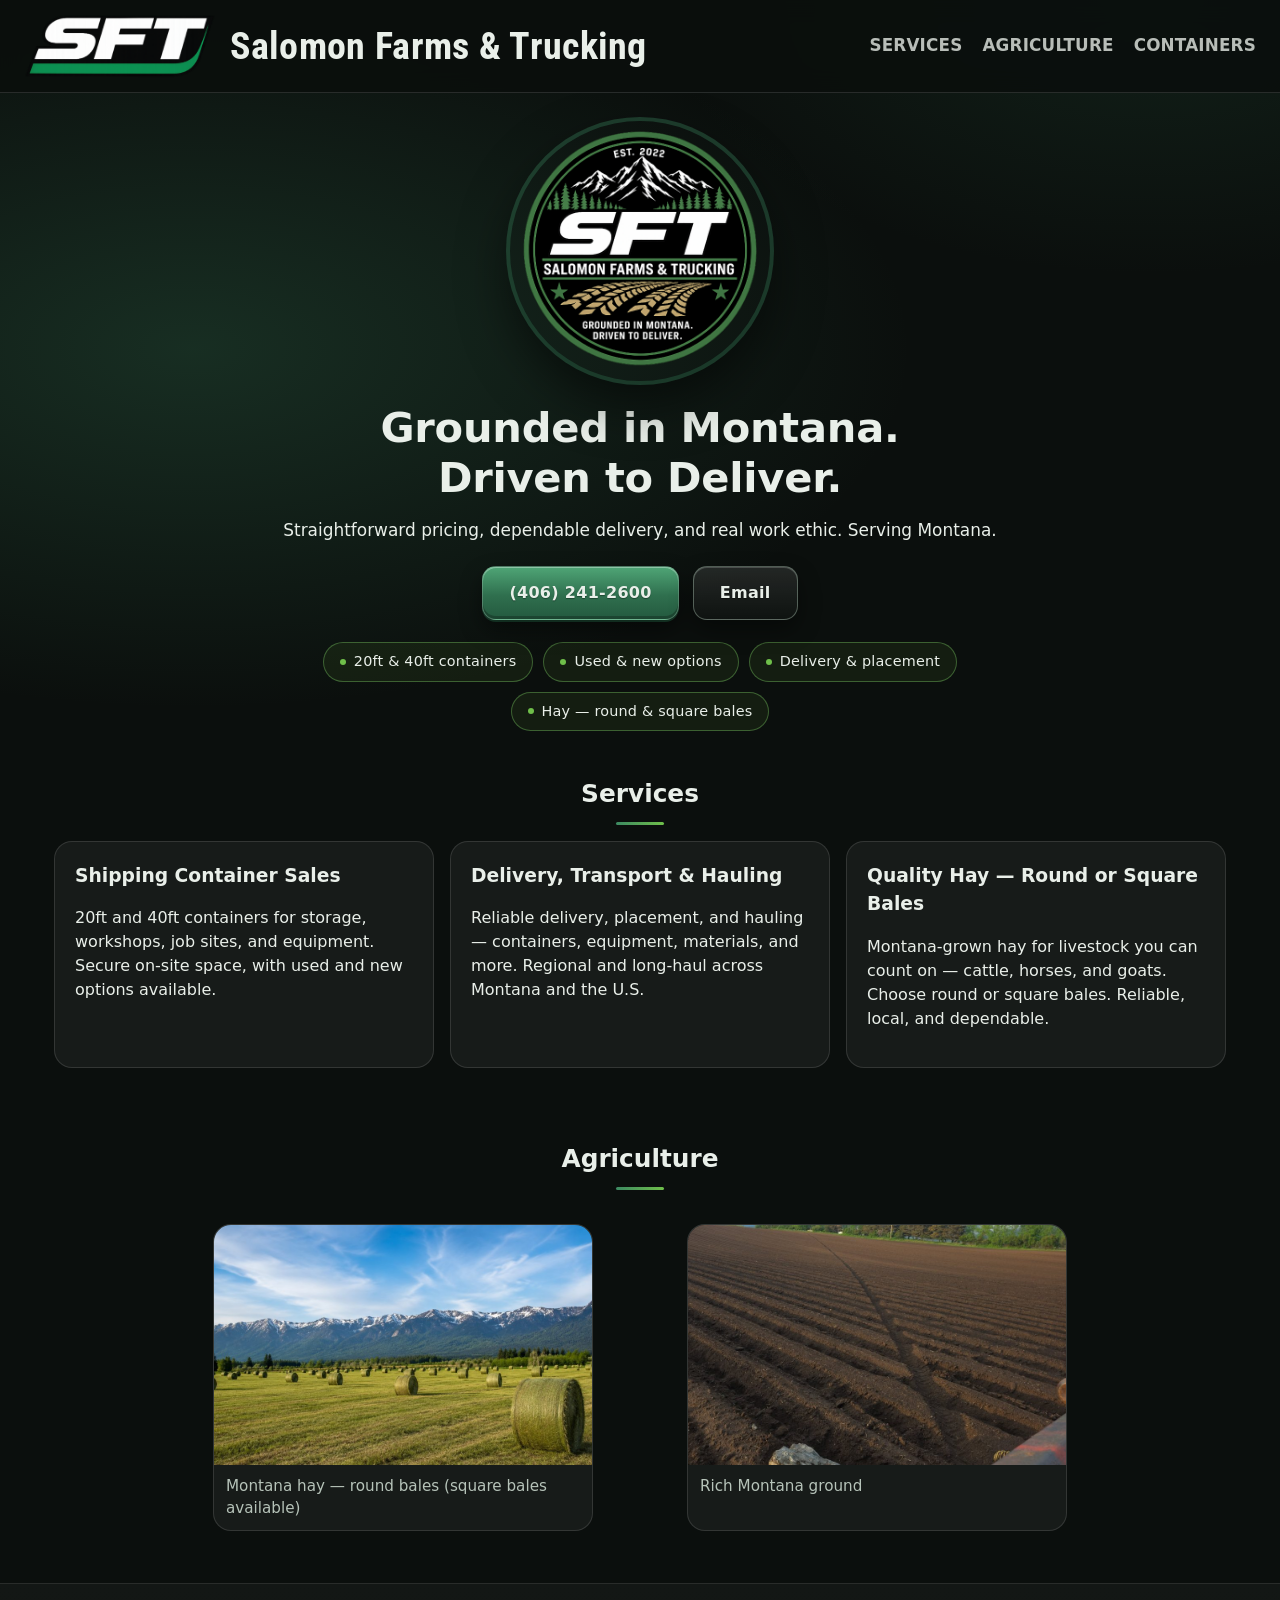
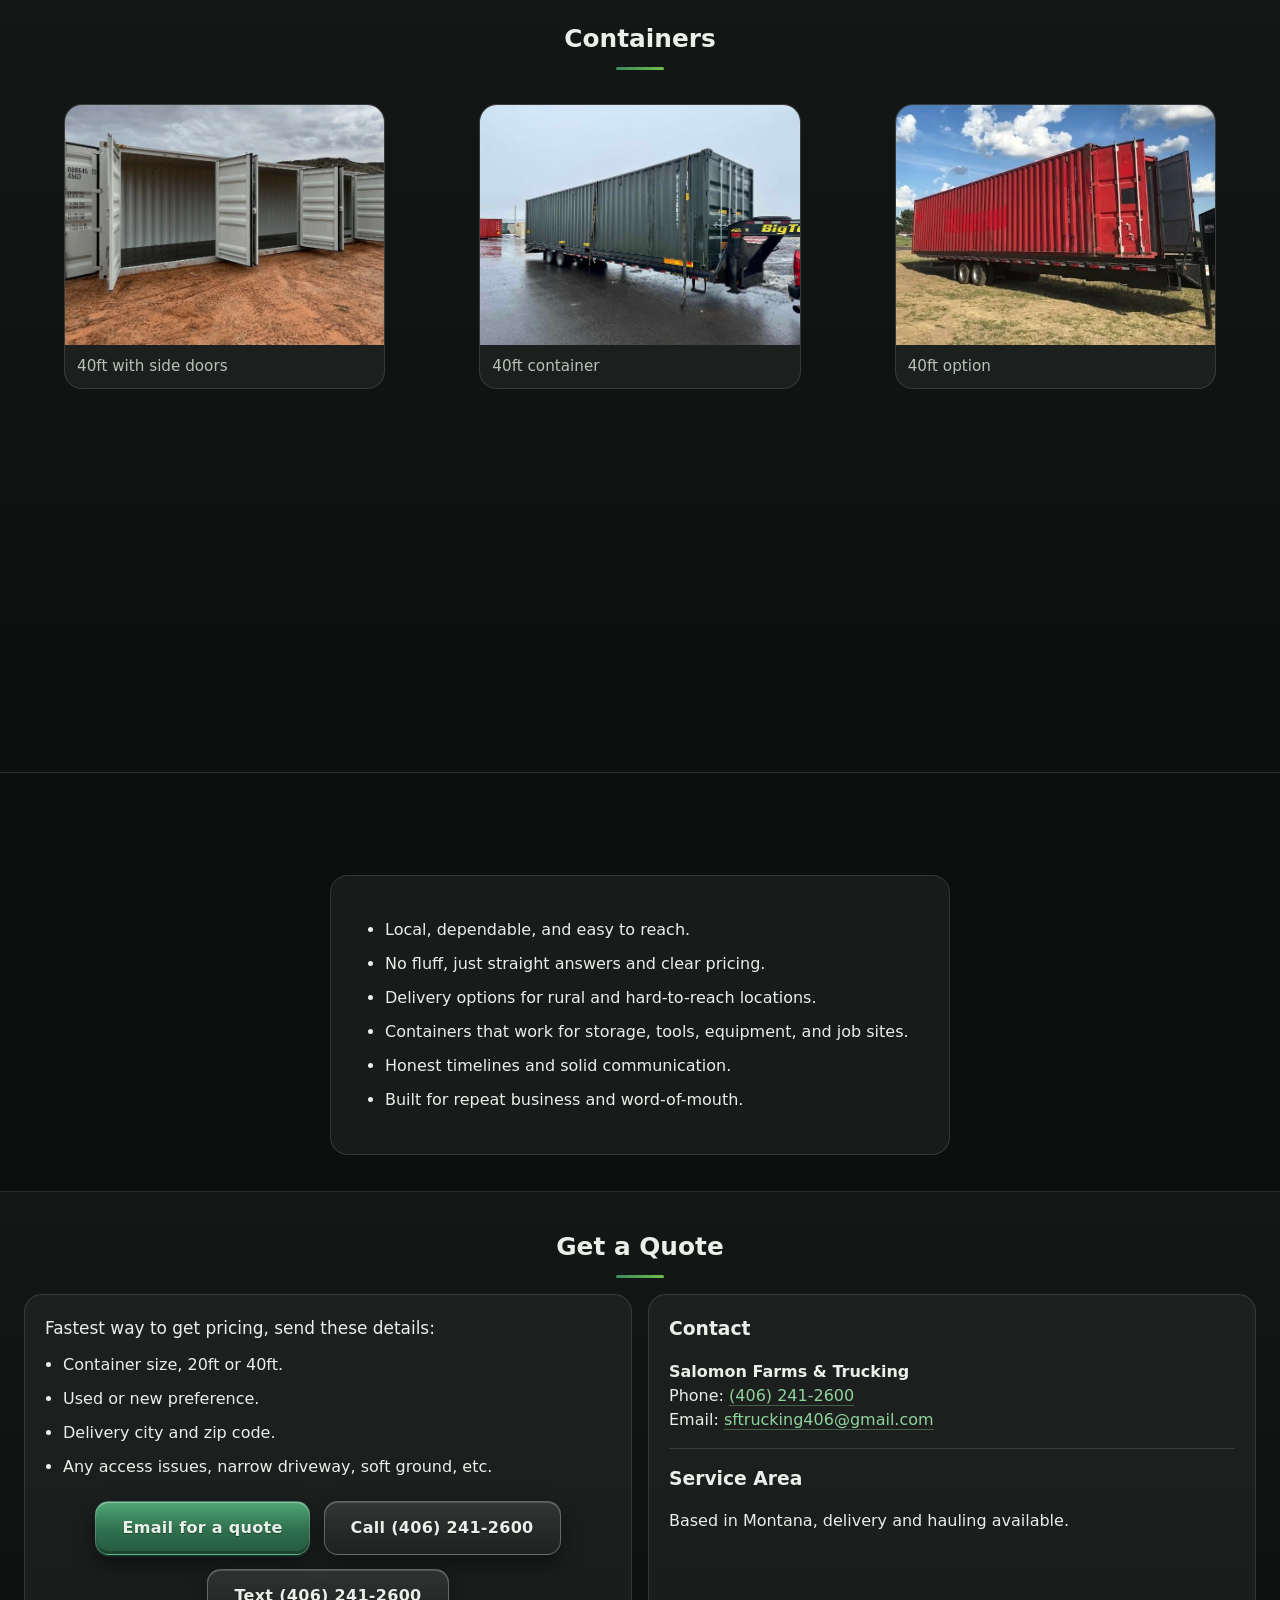
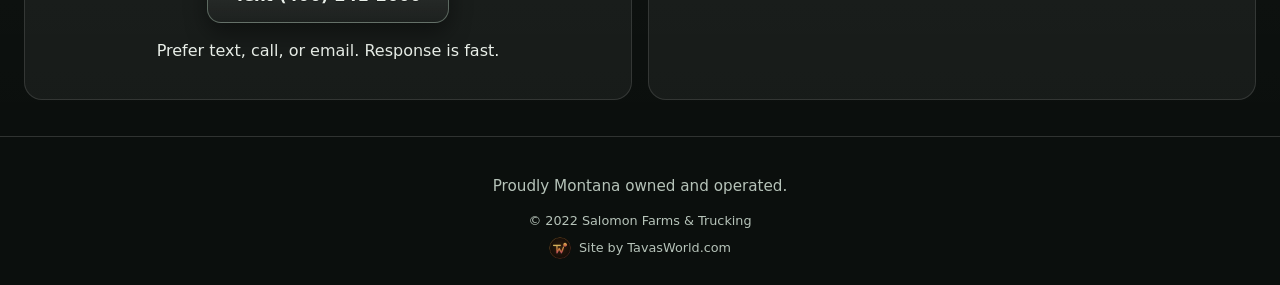
==== commit cf7d3215: "Add files via upload" ====
--- a/index.html
+++ b/index.html
@@ -11,6 +11,46 @@
   <link rel="preconnect" href="https://fonts.gstatic.com" crossorigin>
   <link rel="icon" type="image/png" sizes="192x192" href="assets/img/sft-icon-192.png" />
   <link rel="apple-touch-icon" href="assets/img/sft-icon-512.png" />
+  <!-- link preview (Facebook, Messenger, texts) -->
+  <meta property="og:type" content="website" />
+  <meta property="og:url" content="https://sftrucking406.com/" />
+  <meta property="og:title" content="Salomon Farms &amp; Trucking | Shipping Containers, Hauling &amp; Hay" />
+  <meta property="og:description" content="20ft &amp; 40ft shipping containers, delivery and placement, hauling, and Montana-grown hay. Call or text (406) 241-2600." />
+  <meta property="og:image" content="https://sftrucking406.com/assets/img/og-image.jpg" />
+  <meta property="og:image:width" content="1200" />
+  <meta property="og:image:height" content="630" />
+  <meta name="twitter:card" content="summary_large_image" />
+  <!-- business details for Google -->
+  <script type="application/ld+json">
+{
+  "@context": "https://schema.org",
+  "@type": "LocalBusiness",
+  "name": "Salomon Farms & Trucking, LLC",
+  "url": "https://sftrucking406.com/",
+  "logo": "https://sftrucking406.com/assets/img/TheOneT.png",
+  "image": "https://sftrucking406.com/assets/img/og-image.jpg",
+  "telephone": "+1-406-241-2600",
+  "email": "sftrucking406@gmail.com",
+  "description": "Shipping container sales and delivery, transport and hauling, and Montana-grown hay.",
+  "foundingDate": "2022",
+  "address": {
+    "@type": "PostalAddress",
+    "addressLocality": "Polson",
+    "addressRegion": "MT",
+    "addressCountry": "US"
+  },
+  "areaServed": [
+    {
+      "@type": "State",
+      "name": "Montana"
+    },
+    {
+      "@type": "Country",
+      "name": "United States"
+    }
+  ]
+}
+  </script>
 </head>
 <body>
 <header class="site-header">
@@ -86,7 +126,7 @@
         <h2>Agriculture</h2>
         <div class="gallery">
           <figure class="gallery-item">
-            <img src="assets/img/haymountains.png" alt="Montana hay field with round bales and mountains" loading="lazy">
+            <img src="assets/img/haymountains.jpg" alt="Montana hay field with round bales and mountains" loading="lazy">
             <figcaption>Montana hay — round bales (square bales available)</figcaption>
           </figure>
           <figure class="gallery-item">
@@ -123,7 +163,7 @@
             <figcaption>20ft containers</figcaption>
           </figure>
           <figure class="gallery-item">
-            <img src="assets/img/tilted.png" alt="Shipping container delivery placement" loading="lazy">
+            <img src="assets/img/tilted.jpg" alt="Shipping container delivery placement" loading="lazy">
             <figcaption>Delivery placement</figcaption>
           </figure>
         </div>
